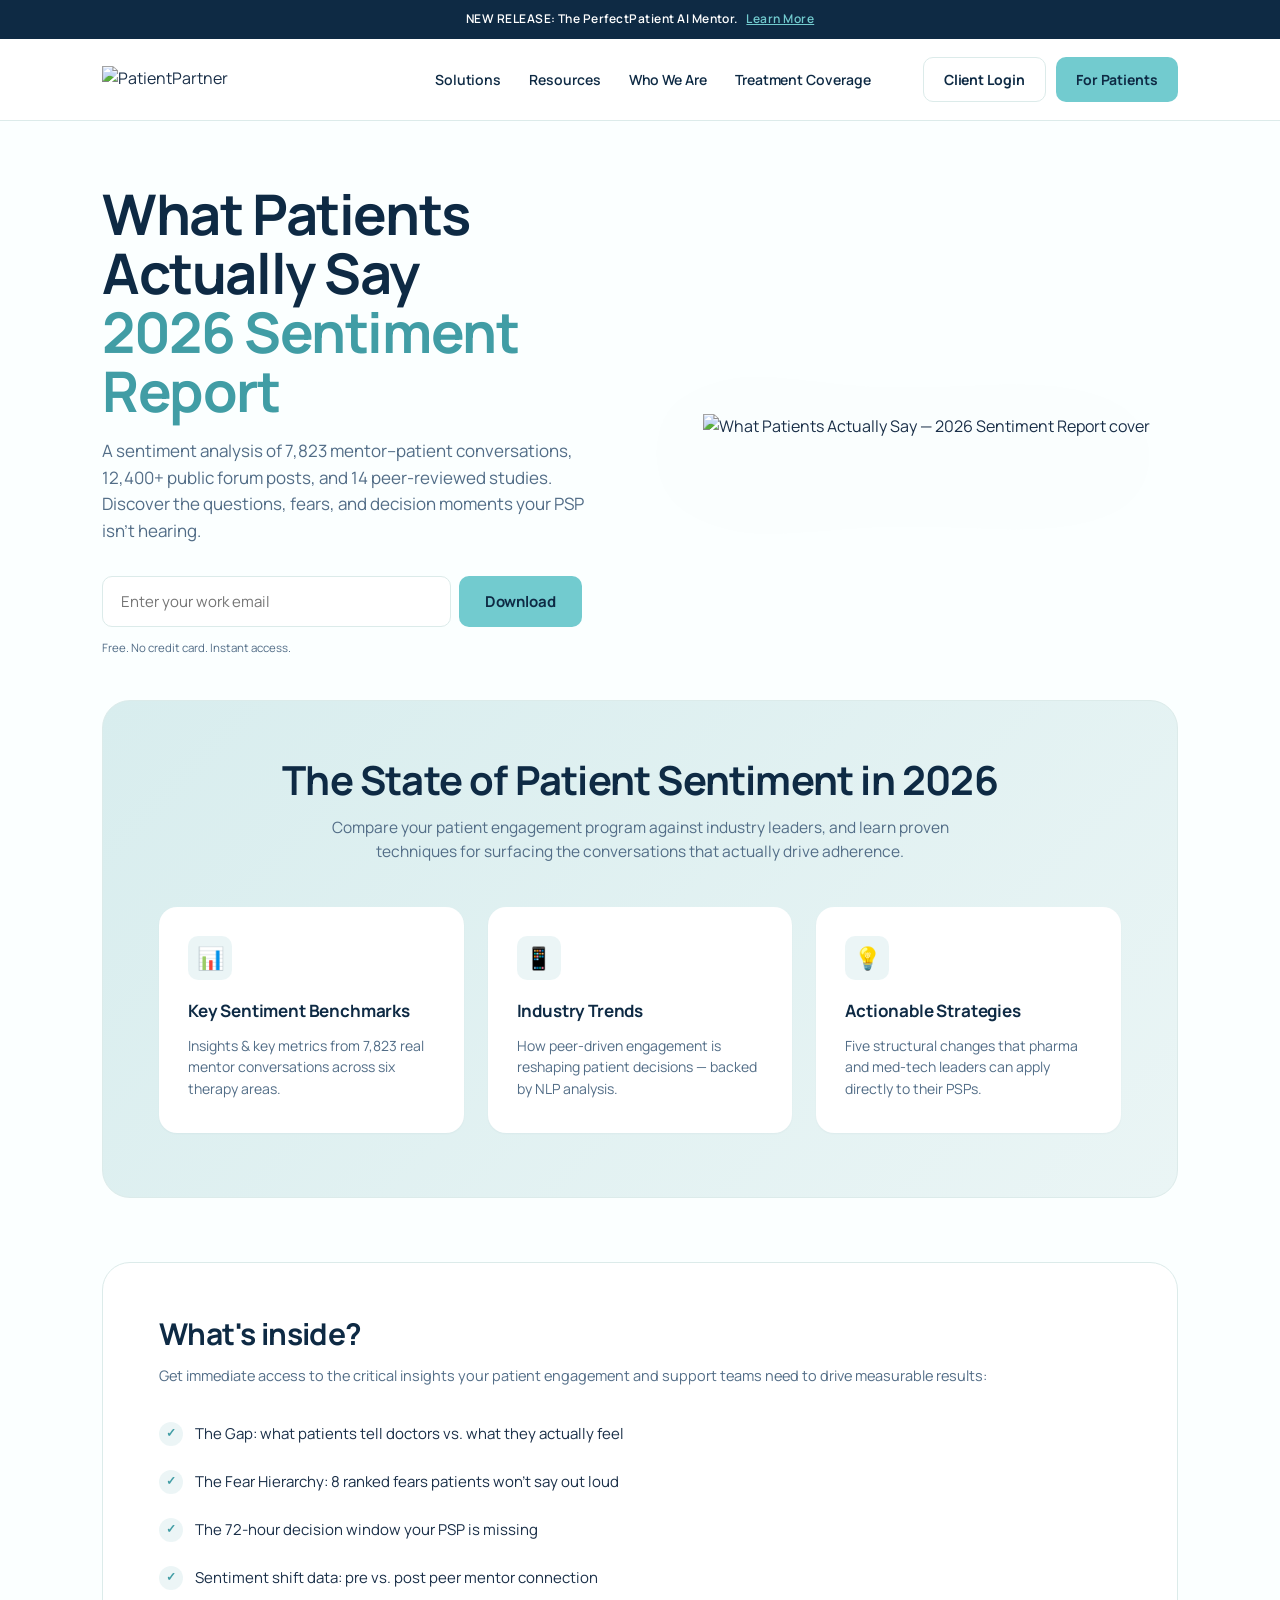
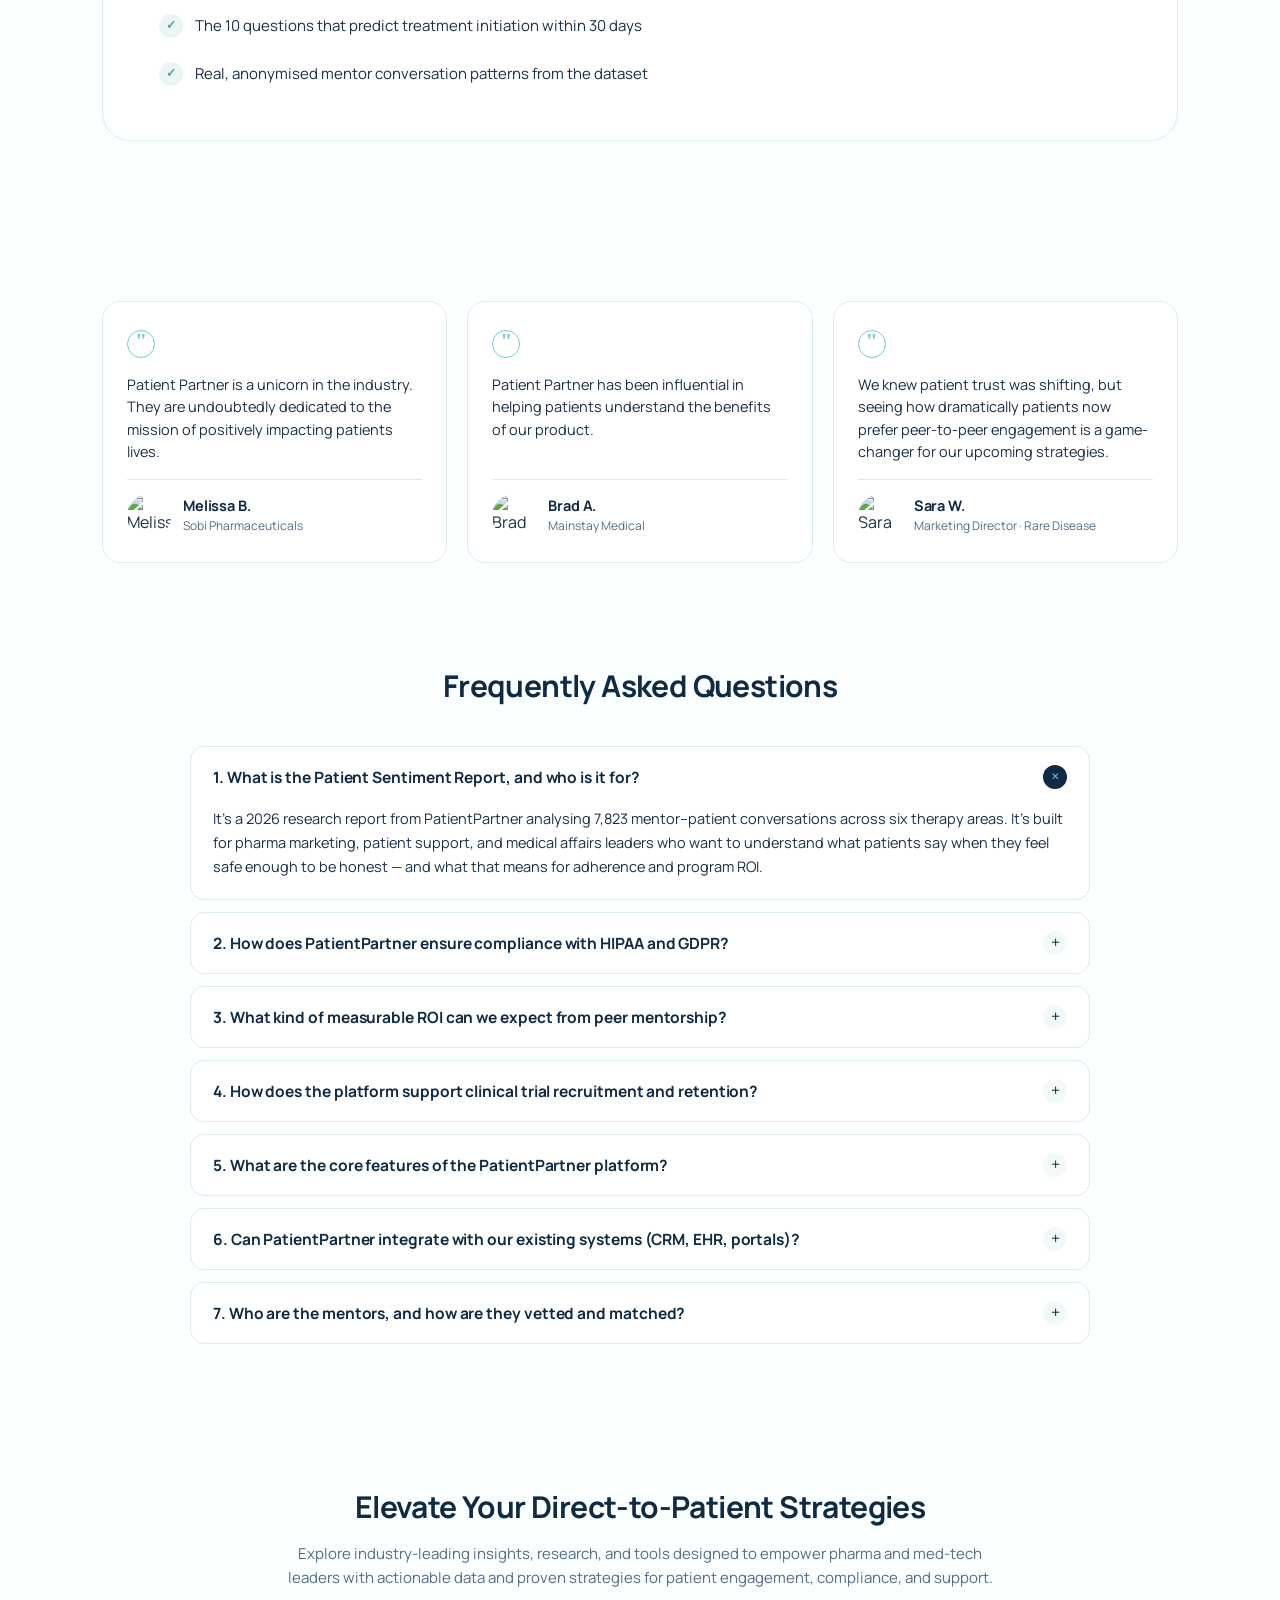
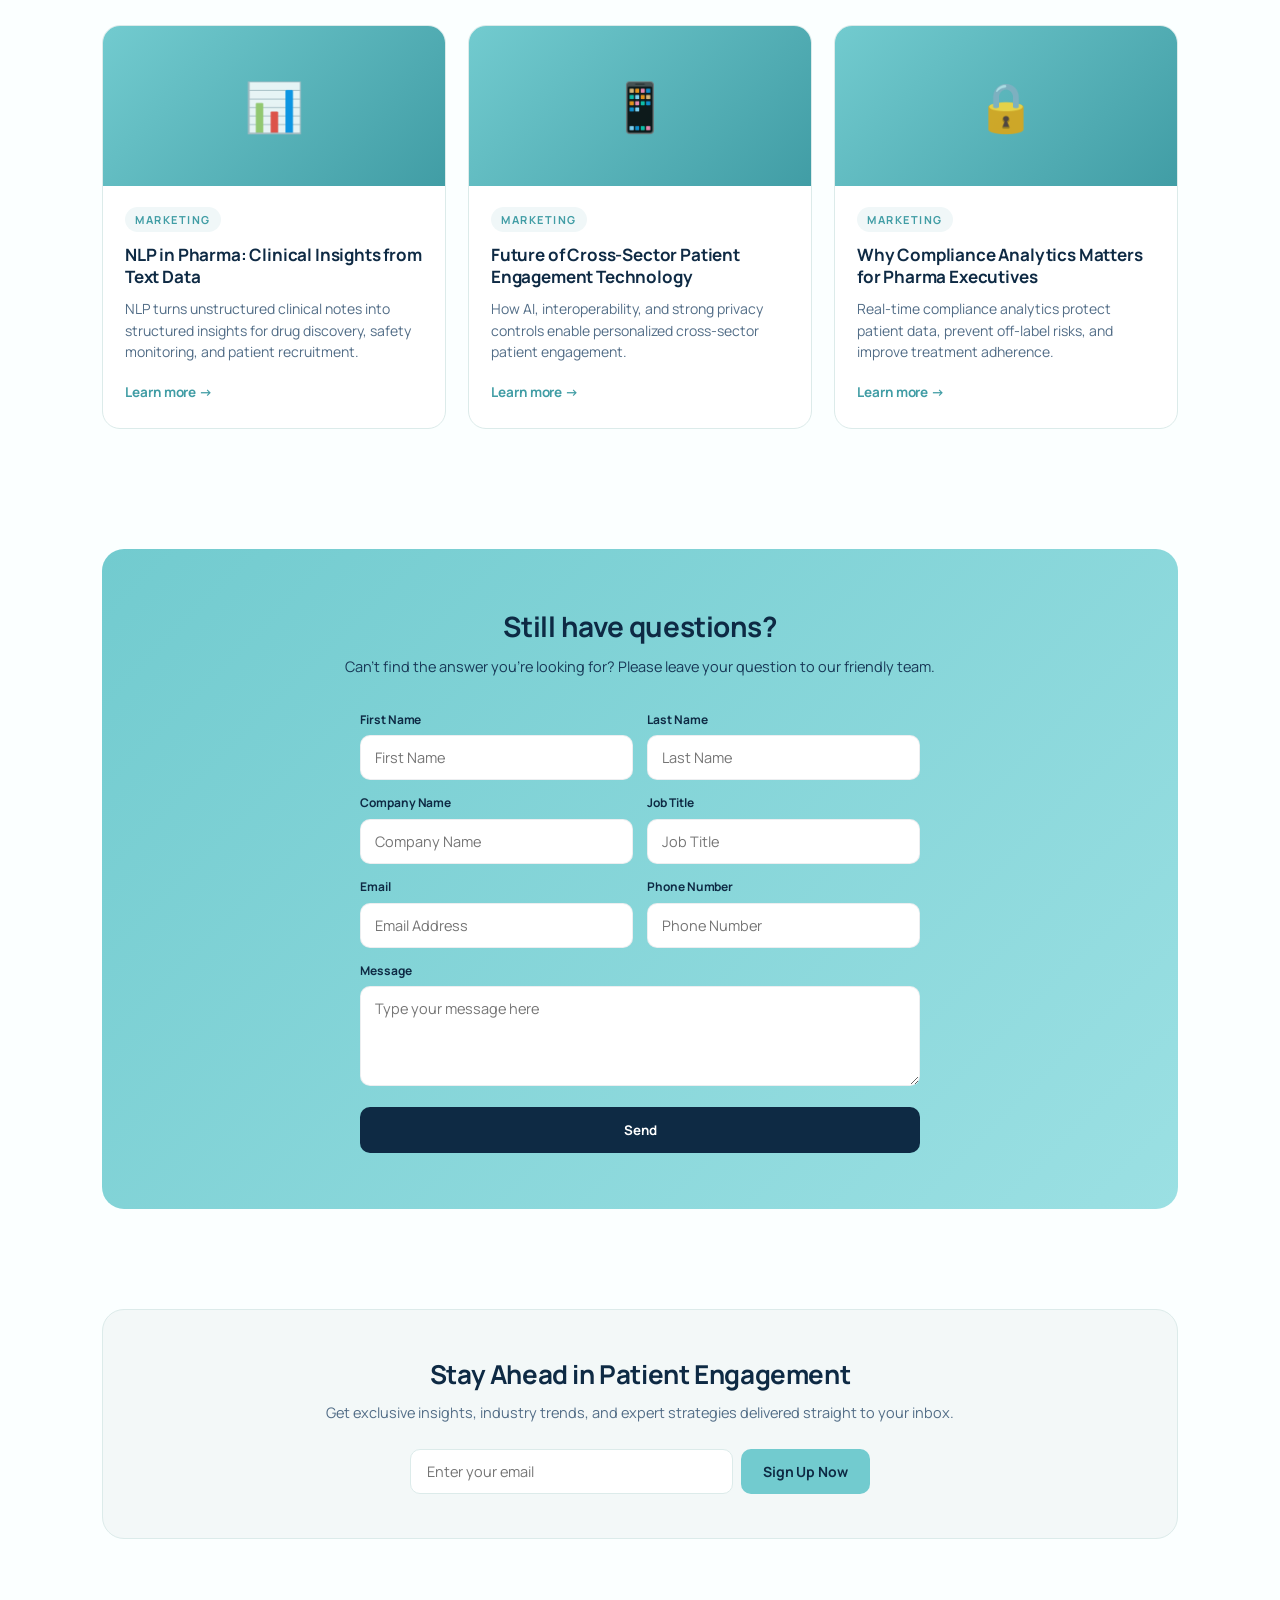
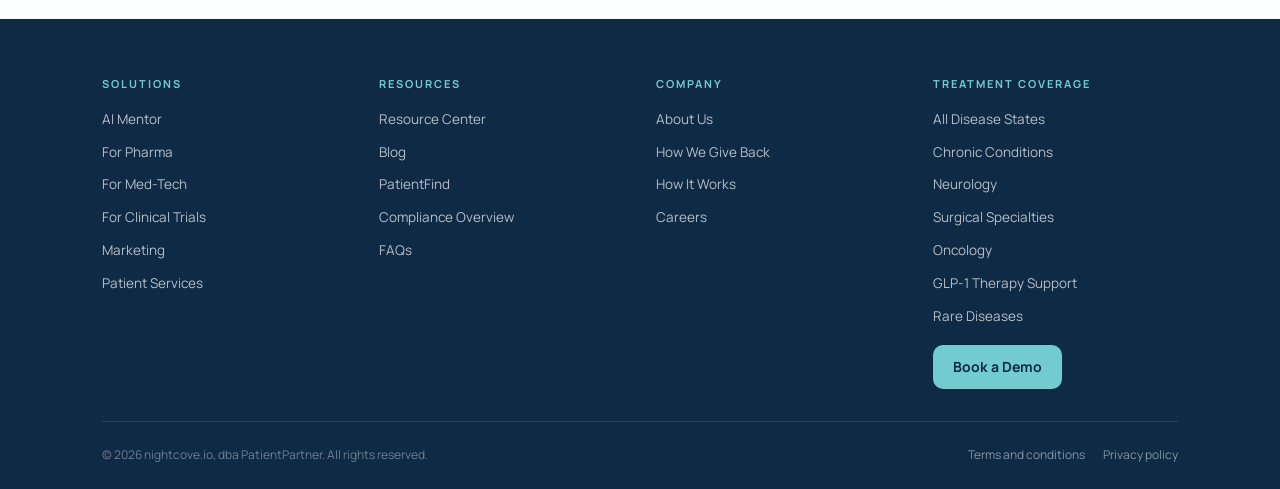
==== landing-A-rebuild.html @ 6ee3101b "Add two landing-page designs for Webflow import - landing-A-rebuild.html — mirrors the existing   /2" ====
<!DOCTYPE html>
<html lang="en">
<head>
<meta charset="UTF-8" />
<title>What Patients Actually Say — 2026 Sentiment Report · PatientPartner</title>
<meta name="viewport" content="width=device-width, initial-scale=1" />
<meta name="description" content="Discover what patients actually share when they feel safe enough to be honest. A sentiment analysis of 7,823 mentor conversations." />
<link rel="preconnect" href="https://fonts.googleapis.com">
<link rel="preconnect" href="https://fonts.gstatic.com" crossorigin>
<link rel="stylesheet" href="https://fonts.googleapis.com/css2?family=Manrope:wght@300;400;500;600;700;800&display=swap" />

<!-- ═══════════════════════════════════════════════════════════════
     LANDING — APPROACH A
     Rebuild that mirrors the existing Webflow benchmark report
     template, content-customised for the Sentiment Report.
     For: import to Webflow at patientpartner.com/2026-patient-support-benchmark-report
     ═══════════════════════════════════════════════════════════════ -->

<style>
:root {
  --navy:        #0E2A44;
  --navy-2:      #183857;
  --teal:        #419DA5;
  --teal-dark:   #2F7B84;
  --mint:        #72CBCF;
  --mint-light:  #9BE0E3;
  --pale-aqua:   #D8EDEE;
  --cream:       #F3F8F8;
  --paper:       #FBFFFF;
  --line:        #DCEBEA;
  --rule:        rgba(14,42,68,0.10);
  --body:        #1A2F48;
  --muted:       #526D87;
  --ease:        cubic-bezier(0.22, 1, 0.36, 1);
}

*, *::before, *::after { box-sizing: border-box; }
html { scroll-behavior: smooth; }
body {
  margin: 0;
  font-family: 'Manrope', 'Helvetica Neue', Arial, sans-serif;
  font-size: 16px;
  line-height: 1.55;
  color: var(--body);
  background: var(--paper);
  -webkit-font-smoothing: antialiased;
}
img { max-width: 100%; display: block; height: auto; }
button, input { font-family: inherit; }
a { color: inherit; text-decoration: none; }

.wrap { max-width: 1140px; margin: 0 auto; padding: 0 32px; }

/* ── Top announcement banner ── */
.banner {
  background: var(--navy);
  color: #fff;
  text-align: center;
  font-size: 12px;
  font-weight: 600;
  letter-spacing: 0.04em;
  padding: 10px 16px;
}
.banner a { color: var(--mint); text-decoration: underline; margin-left: 6px; }

/* ── Header / nav (Webflow-style) ── */
.header {
  border-bottom: 1px solid var(--line);
  background: #fff;
  padding: 18px 0;
}
.header__inner {
  display: flex;
  align-items: center;
  justify-content: space-between;
  gap: 32px;
}
.header__logo img { height: 26px; }
.header__nav {
  display: flex;
  gap: 28px;
  margin-left: auto;
  margin-right: 20px;
}
.header__nav a {
  font-size: 14px;
  font-weight: 600;
  color: var(--navy);
  letter-spacing: -0.005em;
}
.header__nav a:hover { color: var(--teal); }
.header__cta {
  display: flex;
  gap: 10px;
}
.btn {
  display: inline-flex;
  align-items: center;
  justify-content: center;
  gap: 8px;
  padding: 11px 20px;
  font-size: 14px;
  font-weight: 700;
  letter-spacing: -0.005em;
  border-radius: 10px;
  border: 0;
  cursor: pointer;
  transition: background 0.2s var(--ease), transform 0.2s var(--ease);
  white-space: nowrap;
}
.btn--ghost {
  background: transparent;
  color: var(--navy);
  border: 1.5px solid var(--line);
}
.btn--ghost:hover { border-color: var(--navy); }
.btn--mint {
  background: var(--mint);
  color: var(--navy);
}
.btn--mint:hover { background: var(--mint-light); transform: translateY(-1px); }
.btn--teal {
  background: var(--teal);
  color: #fff;
}
.btn--teal:hover { background: var(--teal-dark); transform: translateY(-1px); }
.btn--lg { padding: 14px 28px; font-size: 15px; }

/* ── Hero ── */
.hero {
  padding: 64px 0 80px;
}
.hero__grid {
  display: grid;
  grid-template-columns: minmax(0, 1.1fr) minmax(0, 1fr);
  gap: 48px;
  align-items: center;
}
.hero h1 {
  font-size: clamp(36px, 4.4vw, 56px);
  line-height: 1.05;
  letter-spacing: -0.025em;
  font-weight: 700;
  color: var(--navy);
  margin: 0 0 18px;
}
.hero h1 em {
  font-style: normal;
  color: var(--teal);
}
.hero__sub {
  font-size: 17px;
  line-height: 1.55;
  color: var(--muted);
  margin: 0 0 32px;
  max-width: 520px;
}
.hero__form {
  display: flex;
  gap: 8px;
  max-width: 480px;
  flex-wrap: wrap;
}
.hero__form input[type="email"] {
  flex: 1;
  min-width: 200px;
  padding: 14px 18px;
  font-size: 15px;
  border: 1.5px solid var(--line);
  border-radius: 10px;
  background: #fff;
  color: var(--body);
  transition: border-color 0.2s var(--ease);
}
.hero__form input[type="email"]:focus {
  outline: none;
  border-color: var(--teal);
}
.hero__form button { padding: 14px 26px; font-size: 15px; }
.hero__legal {
  font-size: 11.5px;
  color: var(--muted);
  margin-top: 12px;
}

.hero__visual {
  position: relative;
  display: flex;
  justify-content: center;
  align-items: center;
}
.hero__visual img {
  max-width: 100%;
  width: 460px;
  filter: drop-shadow(0 30px 60px rgba(14,42,68,0.18));
}

/* ── State-of card ── */
.state-card {
  margin-top: 32px;
  padding: 56px 56px 64px;
  background: linear-gradient(135deg, var(--pale-aqua) 0%, #EAF5F5 100%);
  border-radius: 28px;
  border: 1px solid var(--line);
}
.state-card__title {
  font-size: clamp(28px, 3.4vw, 40px);
  font-weight: 700;
  color: var(--navy);
  text-align: center;
  letter-spacing: -0.02em;
  line-height: 1.15;
  margin: 0 0 12px;
}
.state-card__sub {
  text-align: center;
  font-size: 15.5px;
  color: var(--muted);
  max-width: 640px;
  margin: 0 auto 44px;
}
.state-card__grid {
  display: grid;
  grid-template-columns: repeat(3, 1fr);
  gap: 24px;
}
.feat {
  background: #fff;
  border-radius: 18px;
  padding: 28px 28px 32px;
  border: 1px solid rgba(255,255,255,0.6);
  box-shadow: 0 1px 2px rgba(14,42,68,0.04);
}
.feat__icon {
  width: 44px;
  height: 44px;
  border-radius: 10px;
  background: rgba(65,157,165,0.10);
  color: var(--teal);
  display: inline-flex;
  align-items: center;
  justify-content: center;
  font-size: 22px;
  margin-bottom: 18px;
}
.feat__title {
  font-size: 17px;
  font-weight: 700;
  color: var(--navy);
  letter-spacing: -0.01em;
  margin: 0 0 10px;
}
.feat__desc {
  font-size: 14px;
  line-height: 1.55;
  color: var(--muted);
  margin: 0;
}

/* ── "What's inside" ── */
.inside {
  margin-top: 64px;
  padding: 48px 56px;
  background: #fff;
  border: 1px solid var(--line);
  border-radius: 28px;
}
.inside__title {
  font-size: 30px;
  font-weight: 700;
  color: var(--navy);
  letter-spacing: -0.02em;
  margin: 0 0 8px;
}
.inside__sub {
  font-size: 14.5px;
  color: var(--muted);
  margin: 0 0 28px;
}
.inside__list {
  list-style: none;
  padding: 0;
  margin: 0;
  display: flex;
  flex-direction: column;
  gap: 12px;
}
.inside__list li {
  display: grid;
  grid-template-columns: 24px 1fr;
  gap: 12px;
  align-items: start;
  font-size: 15px;
  color: var(--body);
  padding: 6px 0;
}
.inside__list li::before {
  content: "✓";
  color: var(--teal);
  font-weight: 800;
  font-size: 16px;
  display: inline-flex;
  align-items: center;
  justify-content: center;
  width: 24px;
  height: 24px;
  background: rgba(65,157,165,0.10);
  border-radius: 50%;
  font-size: 12px;
}
@media (max-width: 900px) {
  .hero__grid { grid-template-columns: 1fr; gap: 36px; }
  .hero__visual img { width: 320px; }
  .state-card { padding: 36px 28px; }
  .state-card__grid { grid-template-columns: 1fr; }
  .inside { padding: 32px 28px; }
  .header__nav { display: none; }
}
</style>
</head>
<body>

<!-- ═══════════ Top announcement banner ═══════════ -->
<div class="banner">
  NEW RELEASE: The PerfectPatient AI Mentor. <a href="#">Learn More</a>
</div>

<!-- ═══════════ Header ═══════════ -->
<header class="header">
  <div class="wrap header__inner">
    <a href="https://patientpartner.com" class="header__logo">
      <img src="https://raw.githubusercontent.com/PattyFrank/Patients-actually-say/main/assets/logo-horizontal-navy.png" alt="PatientPartner" />
    </a>
    <nav class="header__nav">
      <a href="#">Solutions</a>
      <a href="#">Resources</a>
      <a href="#">Who We Are</a>
      <a href="#">Treatment Coverage</a>
    </nav>
    <div class="header__cta">
      <a class="btn btn--ghost" href="#">Client Login</a>
      <a class="btn btn--mint" href="#">For Patients</a>
    </div>
  </div>
</header>

<!-- ═══════════ Hero ═══════════ -->
<section class="hero">
  <div class="wrap hero__grid">
    <div class="hero__copy">
      <h1>What Patients Actually Say<br/><em>2026 Sentiment Report</em></h1>
      <p class="hero__sub">
        A sentiment analysis of 7,823 mentor–patient conversations, 12,400+ public forum posts, and 14 peer-reviewed studies. Discover the questions, fears, and decision moments your PSP isn't&nbsp;hearing.
      </p>
      <form class="hero__form" data-form="hubspot-placeholder">
        <input type="email" placeholder="Enter your work email" required />
        <button class="btn btn--mint" type="submit">Download</button>
      </form>
      <p class="hero__legal">Free. No credit card. Instant access.</p>
    </div>
    <div class="hero__visual">
      <img src="https://raw.githubusercontent.com/PattyFrank/Patients-actually-say/main/assets/report-mockup.png" alt="What Patients Actually Say — 2026 Sentiment Report cover" />
    </div>
  </div>

  <!-- State-of card -->
  <div class="wrap">
    <div class="state-card">
      <h2 class="state-card__title">The State of Patient Sentiment in 2026</h2>
      <p class="state-card__sub">
        Compare your patient engagement program against industry leaders, and learn proven techniques for surfacing the conversations that actually drive adherence.
      </p>
      <div class="state-card__grid">
        <div class="feat">
          <div class="feat__icon">📊</div>
          <h3 class="feat__title">Key Sentiment Benchmarks</h3>
          <p class="feat__desc">Insights &amp; key metrics from 7,823 real mentor conversations across six therapy areas.</p>
        </div>
        <div class="feat">
          <div class="feat__icon">📱</div>
          <h3 class="feat__title">Industry Trends</h3>
          <p class="feat__desc">How peer-driven engagement is reshaping patient decisions — backed by NLP analysis.</p>
        </div>
        <div class="feat">
          <div class="feat__icon">💡</div>
          <h3 class="feat__title">Actionable Strategies</h3>
          <p class="feat__desc">Five structural changes that pharma and med-tech leaders can apply directly to their PSPs.</p>
        </div>
      </div>
    </div>

    <!-- What's inside -->
    <div class="inside">
      <h2 class="inside__title">What's inside?</h2>
      <p class="inside__sub">Get immediate access to the critical insights your patient engagement and support teams need to drive measurable&nbsp;results:</p>
      <ul class="inside__list">
        <li>The Gap: what patients tell doctors vs. what they actually feel</li>
        <li>The Fear Hierarchy: 8 ranked fears patients won't say out loud</li>
        <li>The 72-hour decision window your PSP is missing</li>
        <li>Sentiment shift data: pre vs. post peer mentor connection</li>
        <li>The 10 questions that predict treatment initiation within 30 days</li>
        <li>Real, anonymised mentor conversation patterns from the dataset</li>
      </ul>
    </div>
  </div>
</section>

<!-- ═══════════ Testimonials ═══════════ -->
<style>
.tx-section { padding: 80px 0 40px; }
.tx-grid {
  display: grid;
  grid-template-columns: repeat(3, 1fr);
  gap: 20px;
}
.tx {
  background: #fff;
  border: 1px solid var(--line);
  border-radius: 18px;
  padding: 28px 24px 24px;
  display: flex;
  flex-direction: column;
  gap: 16px;
  margin: 0;
}
.tx__mark {
  width: 28px;
  height: 28px;
  border-radius: 50%;
  border: 1.5px solid var(--mint);
  color: var(--mint);
  display: inline-flex;
  align-items: center;
  justify-content: center;
  font-family: Georgia, serif;
  font-size: 22px;
  font-weight: 700;
  line-height: 1;
  padding-bottom: 6px;
}
.tx__quote {
  font-size: 14.5px;
  line-height: 1.55;
  color: var(--body);
  margin: 0;
  font-style: normal;
  flex: 1;
}
.tx__attrib {
  display: flex;
  align-items: center;
  gap: 12px;
  padding-top: 14px;
  border-top: 1px solid var(--line);
  font-style: normal;
}
.tx__photo {
  width: 44px;
  height: 44px;
  border-radius: 50%;
  object-fit: cover;
}
.tx__name {
  font-size: 14.5px;
  font-weight: 700;
  color: var(--navy);
  letter-spacing: -0.01em;
  line-height: 1.2;
}
.tx__title {
  font-size: 12px;
  color: var(--muted);
  margin-top: 2px;
}
@media (max-width: 900px) {
  .tx-grid { grid-template-columns: 1fr; }
}
</style>

<section class="tx-section">
  <div class="wrap">
    <div class="tx-grid">
      <figure class="tx">
        <div class="tx__mark">"</div>
        <blockquote class="tx__quote">Patient Partner is a unicorn in the industry. They are undoubtedly dedicated to the mission of positively impacting patients lives.</blockquote>
        <figcaption class="tx__attrib">
          <img class="tx__photo" src="https://raw.githubusercontent.com/PattyFrank/Patients-actually-say/main/assets/testimonial-melissa.png" alt="Melissa B." />
          <div>
            <div class="tx__name">Melissa B.</div>
            <div class="tx__title">Sobi Pharmaceuticals</div>
          </div>
        </figcaption>
      </figure>
      <figure class="tx">
        <div class="tx__mark">"</div>
        <blockquote class="tx__quote">Patient Partner has been influential in helping patients understand the benefits of our product.</blockquote>
        <figcaption class="tx__attrib">
          <img class="tx__photo" src="https://raw.githubusercontent.com/PattyFrank/Patients-actually-say/main/assets/testimonial-brad.png" alt="Brad A." />
          <div>
            <div class="tx__name">Brad A.</div>
            <div class="tx__title">Mainstay Medical</div>
          </div>
        </figcaption>
      </figure>
      <figure class="tx">
        <div class="tx__mark">"</div>
        <blockquote class="tx__quote">We knew patient trust was shifting, but seeing how dramatically patients now prefer peer-to-peer engagement is a game-changer for our upcoming strategies.</blockquote>
        <figcaption class="tx__attrib">
          <img class="tx__photo" src="https://raw.githubusercontent.com/PattyFrank/Patients-actually-say/main/assets/testimonial-sara.png" alt="Sara W." />
          <div>
            <div class="tx__name">Sara W.</div>
            <div class="tx__title">Marketing Director · Rare Disease</div>
          </div>
        </figcaption>
      </figure>
    </div>
  </div>
</section>

<!-- ═══════════ FAQ ═══════════ -->
<style>
.faq-section { padding: 60px 0 80px; }
.faq-section h2 {
  text-align: center;
  font-size: 30px;
  font-weight: 700;
  color: var(--navy);
  letter-spacing: -0.02em;
  margin: 0 0 36px;
}
.faq-list {
  max-width: 900px;
  margin: 0 auto;
  display: flex;
  flex-direction: column;
  gap: 12px;
}
.faq-item {
  background: #fff;
  border: 1px solid var(--line);
  border-radius: 14px;
  overflow: hidden;
  transition: box-shadow 0.2s var(--ease);
}
.faq-item:hover { box-shadow: 0 4px 14px rgba(14,42,68,0.06); }
.faq-item summary {
  padding: 18px 22px;
  display: flex;
  justify-content: space-between;
  align-items: center;
  gap: 16px;
  cursor: pointer;
  list-style: none;
  font-size: 15.5px;
  font-weight: 700;
  color: var(--navy);
  letter-spacing: -0.005em;
}
.faq-item summary::-webkit-details-marker { display: none; }
.faq-item summary::after {
  content: "+";
  width: 24px;
  height: 24px;
  border-radius: 50%;
  background: var(--cream);
  color: var(--navy);
  display: inline-flex;
  align-items: center;
  justify-content: center;
  font-weight: 400;
  font-size: 16px;
  transition: transform 0.25s var(--ease), background 0.25s var(--ease);
  flex-shrink: 0;
  line-height: 1;
  padding-bottom: 2px;
}
.faq-item[open] summary::after {
  transform: rotate(45deg);
  background: var(--navy);
  color: var(--mint);
}
.faq-item__body {
  padding: 0 22px 20px 22px;
  font-size: 14.5px;
  line-height: 1.65;
  color: var(--body);
}
</style>

<section class="faq-section">
  <div class="wrap">
    <h2>Frequently Asked Questions</h2>
    <div class="faq-list">
      <details class="faq-item" open>
        <summary>1. What is the Patient Sentiment Report, and who is it for?</summary>
        <div class="faq-item__body">It's a 2026 research report from PatientPartner analysing 7,823 mentor–patient conversations across six therapy areas. It's built for pharma marketing, patient support, and medical affairs leaders who want to understand what patients say when they feel safe enough to be honest — and what that means for adherence and program ROI.</div>
      </details>
      <details class="faq-item">
        <summary>2. How does PatientPartner ensure compliance with HIPAA and GDPR?</summary>
        <div class="faq-item__body">All conversation data in this report is de-identified per HIPAA Safe Harbor with IRB exemption on file. PatientPartner is HIPAA-compliant, SOC 2 certified, and built for regulated pharma and med-device environments.</div>
      </details>
      <details class="faq-item">
        <summary>3. What kind of measurable ROI can we expect from peer mentorship?</summary>
        <div class="faq-item__body">Patients connected with a mentor begin treatment 69 days sooner on average (28 days vs. 97 days unconnected) and are 68% more likely to initiate. Most of our clients see payback inside the first 6 months from accelerated initiation alone — before counting downstream adherence gains.</div>
      </details>
      <details class="faq-item">
        <summary>4. How does the platform support clinical trial recruitment and retention?</summary>
        <div class="faq-item__body">The same mentor-matching infrastructure that supports commercial PSPs is used for trial recruitment and onboarding. Mentors who've completed similar treatments help reduce screen-fail rates and improve retention across enrollment windows.</div>
      </details>
      <details class="faq-item">
        <summary>5. What are the core features of the PatientPartner platform?</summary>
        <div class="faq-item__body">Mentor-matching engine, conversation infrastructure, sentiment analytics dashboard, HIPAA-compliant intake flow, and outcomes reporting — all integrated with your existing PSP and CRM.</div>
      </details>
      <details class="faq-item">
        <summary>6. Can PatientPartner integrate with our existing systems (CRM, EHR, portals)?</summary>
        <div class="faq-item__body">Yes. We integrate with HubSpot, Salesforce, Veeva, and most major PSP platforms via API or secure SFTP. Implementation typically takes 4–6 weeks end-to-end.</div>
      </details>
      <details class="faq-item">
        <summary>7. Who are the mentors, and how are they vetted and matched?</summary>
        <div class="faq-item__body">Mentors are real patients who've been through similar treatment journeys. Each is recruited, trained on regulatory guardrails, and matched to patients based on therapy area, demographics, and the specific fears or questions surfaced in intake.</div>
      </details>
    </div>
  </div>
</section>

<!-- ═══════════ Resource cards ═══════════ -->
<style>
.res-section {
  padding: 60px 0 60px;
}
.res-section h2 {
  text-align: center;
  font-size: 30px;
  font-weight: 700;
  color: var(--navy);
  letter-spacing: -0.02em;
  margin: 0 0 12px;
}
.res-section__sub {
  text-align: center;
  font-size: 15px;
  color: var(--muted);
  max-width: 720px;
  margin: 0 auto 36px;
}
.res-grid {
  display: grid;
  grid-template-columns: repeat(3, 1fr);
  gap: 22px;
}
.res-card {
  background: #fff;
  border: 1px solid var(--line);
  border-radius: 18px;
  overflow: hidden;
  display: flex;
  flex-direction: column;
  transition: transform 0.25s var(--ease), box-shadow 0.25s var(--ease);
}
.res-card:hover { transform: translateY(-4px); box-shadow: 0 14px 30px rgba(14,42,68,0.10); }
.res-card__image {
  height: 160px;
  background: linear-gradient(135deg, var(--mint) 0%, var(--teal) 100%);
  display: flex;
  align-items: center;
  justify-content: center;
  color: rgba(255,255,255,0.85);
  font-size: 48px;
}
.res-card__body { padding: 20px 22px 24px; }
.res-card__tag {
  display: inline-block;
  font-size: 11px;
  font-weight: 700;
  letter-spacing: 0.14em;
  text-transform: uppercase;
  color: var(--teal);
  background: rgba(65,157,165,0.08);
  padding: 4px 10px;
  border-radius: 999px;
  margin-bottom: 12px;
}
.res-card__title {
  font-size: 17px;
  font-weight: 700;
  color: var(--navy);
  letter-spacing: -0.01em;
  line-height: 1.3;
  margin: 0 0 10px;
}
.res-card__desc {
  font-size: 14px;
  line-height: 1.55;
  color: var(--muted);
  margin: 0 0 16px;
}
.res-card__link {
  font-size: 13.5px;
  font-weight: 700;
  color: var(--teal);
  letter-spacing: -0.005em;
}
.res-card__link::after { content: " →"; }
@media (max-width: 900px) {
  .res-grid { grid-template-columns: 1fr; }
}

/* ── Contact form ── */
.contact-section {
  padding: 60px 0;
}
.contact-card {
  background: linear-gradient(135deg, var(--mint) 0%, var(--mint-light) 100%);
  border-radius: 22px;
  padding: 56px 56px;
  text-align: center;
}
.contact-card h2 {
  font-size: 28px;
  font-weight: 700;
  color: var(--navy);
  margin: 0 0 8px;
  letter-spacing: -0.015em;
}
.contact-card__sub {
  font-size: 14.5px;
  color: var(--navy-2);
  margin: 0 0 32px;
  max-width: 600px;
  margin-left: auto;
  margin-right: auto;
}
.contact-form {
  display: grid;
  grid-template-columns: 1fr 1fr;
  gap: 14px;
  max-width: 560px;
  margin: 0 auto;
  text-align: left;
}
.contact-form label {
  display: block;
  font-size: 12px;
  font-weight: 700;
  color: var(--navy);
  margin-bottom: 6px;
  letter-spacing: -0.005em;
}
.contact-form input,
.contact-form textarea {
  width: 100%;
  padding: 12px 14px;
  border-radius: 10px;
  border: 1.5px solid rgba(14,42,68,0.08);
  background: #fff;
  font-size: 14.5px;
  color: var(--body);
  font-family: inherit;
}
.contact-form input:focus,
.contact-form textarea:focus { outline: none; border-color: var(--teal); }
.contact-form .full { grid-column: 1 / -1; }
.contact-form textarea { resize: vertical; min-height: 100px; }
.contact-form button {
  grid-column: 1 / -1;
  padding: 14px 26px;
  background: var(--navy);
  color: #fff;
  border: 0;
  border-radius: 10px;
  font-weight: 700;
  cursor: pointer;
  transition: background 0.2s var(--ease);
}
.contact-form button:hover { background: var(--teal-dark); }
@media (max-width: 700px) {
  .contact-card { padding: 36px 28px; }
  .contact-form { grid-template-columns: 1fr; }
}

/* ── Newsletter ── */
.news-section { padding: 40px 0 80px; }
.news-card {
  background: var(--cream);
  border: 1px solid var(--line);
  border-radius: 22px;
  padding: 44px 56px;
  text-align: center;
}
.news-card h2 {
  font-size: 26px;
  font-weight: 700;
  color: var(--navy);
  letter-spacing: -0.015em;
  margin: 0 0 8px;
}
.news-card p {
  font-size: 14.5px;
  color: var(--muted);
  margin: 0 0 24px;
}
.news-form {
  display: flex;
  gap: 8px;
  max-width: 460px;
  margin: 0 auto;
  flex-wrap: wrap;
}
.news-form input {
  flex: 1;
  min-width: 200px;
  padding: 12px 16px;
  border: 1.5px solid var(--line);
  border-radius: 10px;
  background: #fff;
  font-size: 14.5px;
}
.news-form button { padding: 12px 22px; }
@media (max-width: 700px) {
  .news-card { padding: 32px 24px; }
}

/* ── Footer ── */
.footer {
  background: var(--navy);
  color: rgba(255,255,255,0.7);
  padding: 56px 0 24px;
}
.footer__grid {
  display: grid;
  grid-template-columns: repeat(4, 1fr);
  gap: 32px;
  padding-bottom: 32px;
  border-bottom: 1px solid rgba(255,255,255,0.10);
}
.footer h4 {
  font-size: 11px;
  font-weight: 700;
  letter-spacing: 0.18em;
  text-transform: uppercase;
  color: var(--mint);
  margin: 0 0 14px;
}
.footer ul { list-style: none; padding: 0; margin: 0; display: flex; flex-direction: column; gap: 8px; }
.footer ul a {
  font-size: 13.5px;
  color: rgba(255,255,255,0.7);
  transition: color 0.2s var(--ease);
}
.footer ul a:hover { color: #fff; }
.footer__legal {
  font-size: 12px;
  color: rgba(255,255,255,0.4);
  padding-top: 24px;
  display: flex;
  justify-content: space-between;
  align-items: center;
  flex-wrap: wrap;
  gap: 16px;
}
.footer__cta {
  background: var(--mint);
  color: var(--navy);
  padding: 11px 20px;
  border-radius: 10px;
  font-weight: 700;
  font-size: 14px;
  display: inline-block;
}
@media (max-width: 700px) {
  .footer__grid { grid-template-columns: repeat(2, 1fr); }
}
</style>

<section class="res-section">
  <div class="wrap">
    <h2>Elevate Your Direct-to-Patient Strategies</h2>
    <p class="res-section__sub">Explore industry-leading insights, research, and tools designed to empower pharma and med-tech leaders with actionable data and proven strategies for patient engagement, compliance, and support.</p>
    <div class="res-grid">
      <article class="res-card">
        <div class="res-card__image">📊</div>
        <div class="res-card__body">
          <span class="res-card__tag">Marketing</span>
          <h3 class="res-card__title">NLP in Pharma: Clinical Insights from Text Data</h3>
          <p class="res-card__desc">NLP turns unstructured clinical notes into structured insights for drug discovery, safety monitoring, and patient recruitment.</p>
          <a class="res-card__link" href="#">Learn more</a>
        </div>
      </article>
      <article class="res-card">
        <div class="res-card__image">📱</div>
        <div class="res-card__body">
          <span class="res-card__tag">Marketing</span>
          <h3 class="res-card__title">Future of Cross-Sector Patient Engagement Technology</h3>
          <p class="res-card__desc">How AI, interoperability, and strong privacy controls enable personalized cross-sector patient engagement.</p>
          <a class="res-card__link" href="#">Learn more</a>
        </div>
      </article>
      <article class="res-card">
        <div class="res-card__image">🔒</div>
        <div class="res-card__body">
          <span class="res-card__tag">Marketing</span>
          <h3 class="res-card__title">Why Compliance Analytics Matters for Pharma Executives</h3>
          <p class="res-card__desc">Real-time compliance analytics protect patient data, prevent off-label risks, and improve treatment adherence.</p>
          <a class="res-card__link" href="#">Learn more</a>
        </div>
      </article>
    </div>
  </div>
</section>

<section class="contact-section">
  <div class="wrap">
    <div class="contact-card">
      <h2>Still have questions?</h2>
      <p class="contact-card__sub">Can't find the answer you're looking for? Please leave your question to our friendly team.</p>
      <form class="contact-form" data-form="hubspot-placeholder">
        <div>
          <label>First Name</label>
          <input type="text" placeholder="First Name" required />
        </div>
        <div>
          <label>Last Name</label>
          <input type="text" placeholder="Last Name" required />
        </div>
        <div>
          <label>Company Name</label>
          <input type="text" placeholder="Company Name" required />
        </div>
        <div>
          <label>Job Title</label>
          <input type="text" placeholder="Job Title" required />
        </div>
        <div>
          <label>Email</label>
          <input type="email" placeholder="Email Address" required />
        </div>
        <div>
          <label>Phone Number</label>
          <input type="tel" placeholder="Phone Number" />
        </div>
        <div class="full">
          <label>Message</label>
          <textarea placeholder="Type your message here"></textarea>
        </div>
        <button type="submit">Send</button>
      </form>
    </div>
  </div>
</section>

<section class="news-section">
  <div class="wrap">
    <div class="news-card">
      <h2>Stay Ahead in Patient Engagement</h2>
      <p>Get exclusive insights, industry trends, and expert strategies delivered straight to your inbox.</p>
      <form class="news-form" data-form="hubspot-placeholder">
        <input type="email" placeholder="Enter your email" required />
        <button class="btn btn--mint" type="submit">Sign Up Now</button>
      </form>
    </div>
  </div>
</section>

<footer class="footer">
  <div class="wrap">
    <div class="footer__grid">
      <div>
        <h4>Solutions</h4>
        <ul>
          <li><a href="#">AI Mentor</a></li>
          <li><a href="#">For Pharma</a></li>
          <li><a href="#">For Med-Tech</a></li>
          <li><a href="#">For Clinical Trials</a></li>
          <li><a href="#">Marketing</a></li>
          <li><a href="#">Patient Services</a></li>
        </ul>
      </div>
      <div>
        <h4>Resources</h4>
        <ul>
          <li><a href="#">Resource Center</a></li>
          <li><a href="#">Blog</a></li>
          <li><a href="#">PatientFind</a></li>
          <li><a href="#">Compliance Overview</a></li>
          <li><a href="#">FAQs</a></li>
        </ul>
      </div>
      <div>
        <h4>Company</h4>
        <ul>
          <li><a href="#">About Us</a></li>
          <li><a href="#">How We Give Back</a></li>
          <li><a href="#">How It Works</a></li>
          <li><a href="#">Careers</a></li>
        </ul>
      </div>
      <div>
        <h4>Treatment Coverage</h4>
        <ul>
          <li><a href="#">All Disease States</a></li>
          <li><a href="#">Chronic Conditions</a></li>
          <li><a href="#">Neurology</a></li>
          <li><a href="#">Surgical Specialties</a></li>
          <li><a href="#">Oncology</a></li>
          <li><a href="#">GLP-1 Therapy Support</a></li>
          <li><a href="#">Rare Diseases</a></li>
        </ul>
        <a class="footer__cta" href="https://patientpartner.schedulehero.io/campaign/george-kramb" target="_blank" rel="noopener" style="margin-top: 18px;">Book a Demo</a>
      </div>
    </div>
    <div class="footer__legal">
      <span>© 2026 nightcove.io, dba PatientPartner. All rights reserved.</span>
      <span><a href="#" style="color: rgba(255,255,255,0.5); margin-right: 18px;">Terms and conditions</a><a href="#" style="color: rgba(255,255,255,0.5);">Privacy policy</a></span>
    </div>
  </div>
</footer>

</body>
</html>
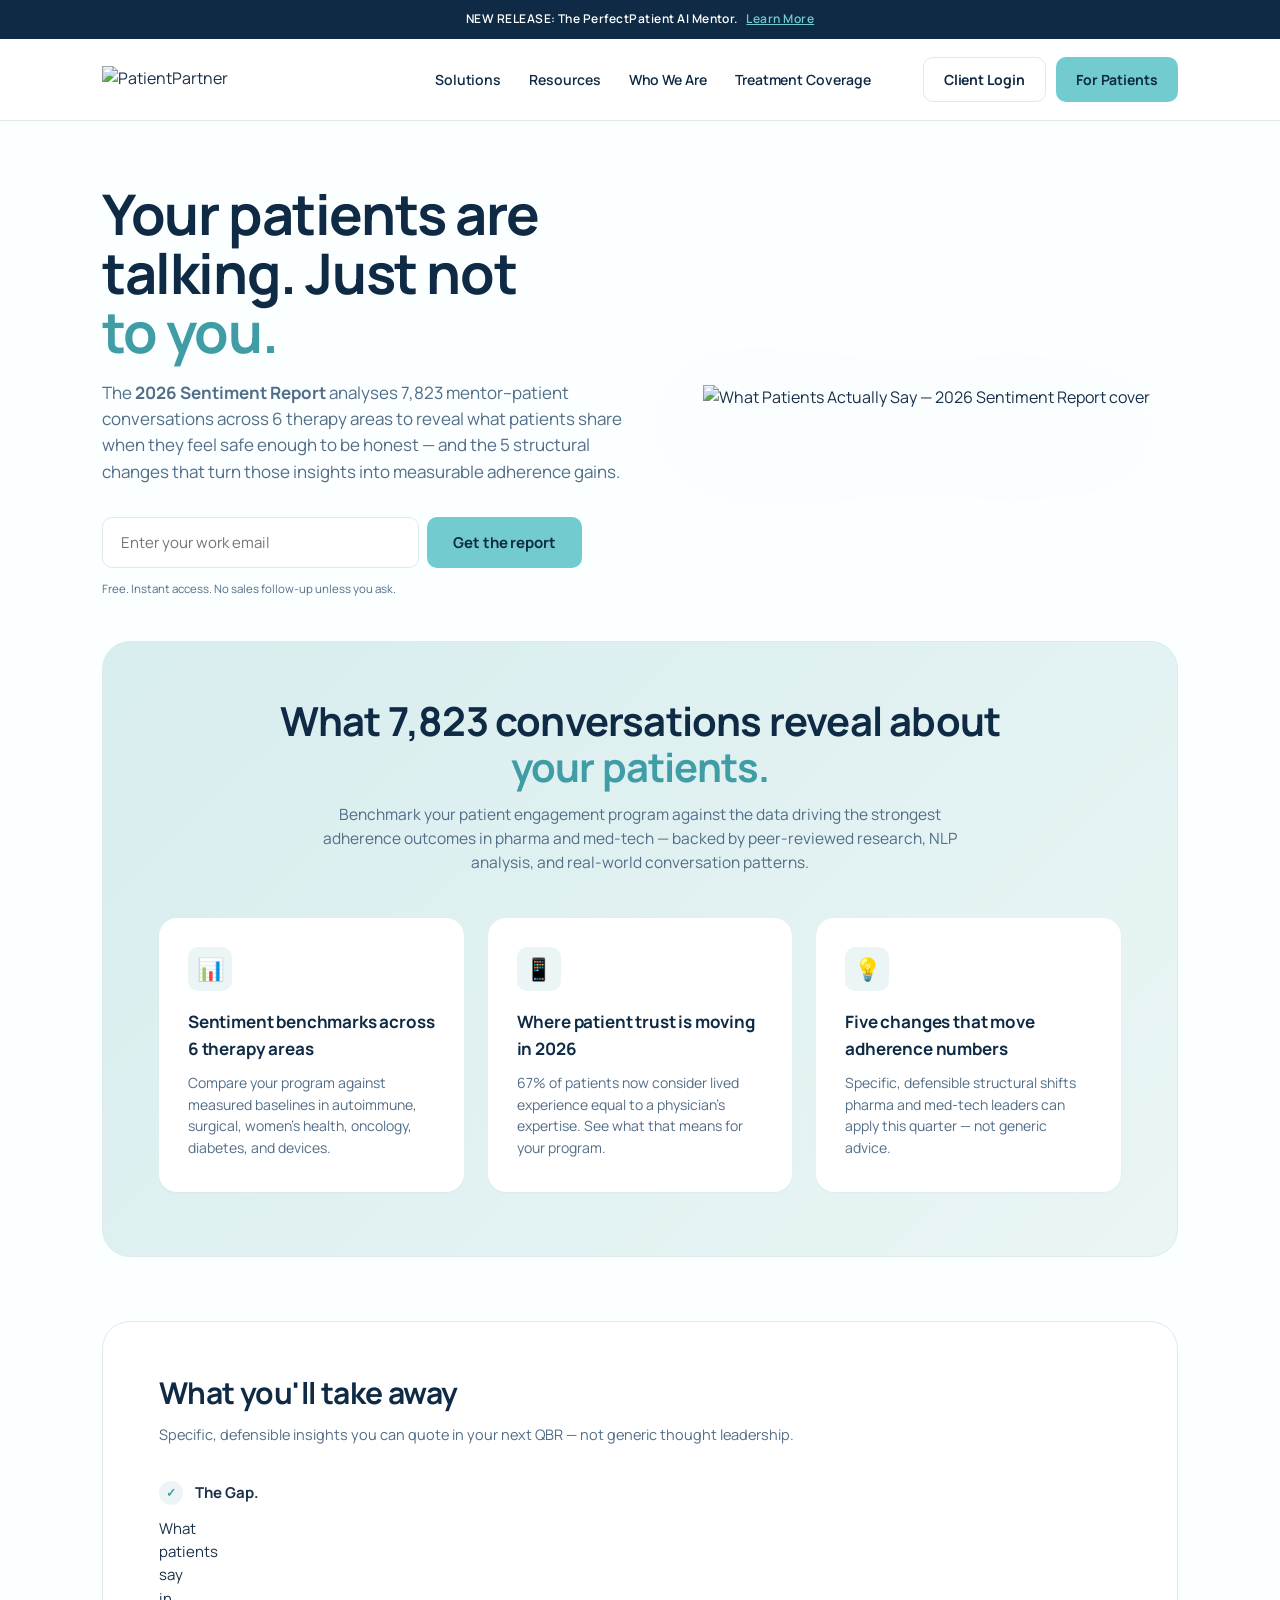
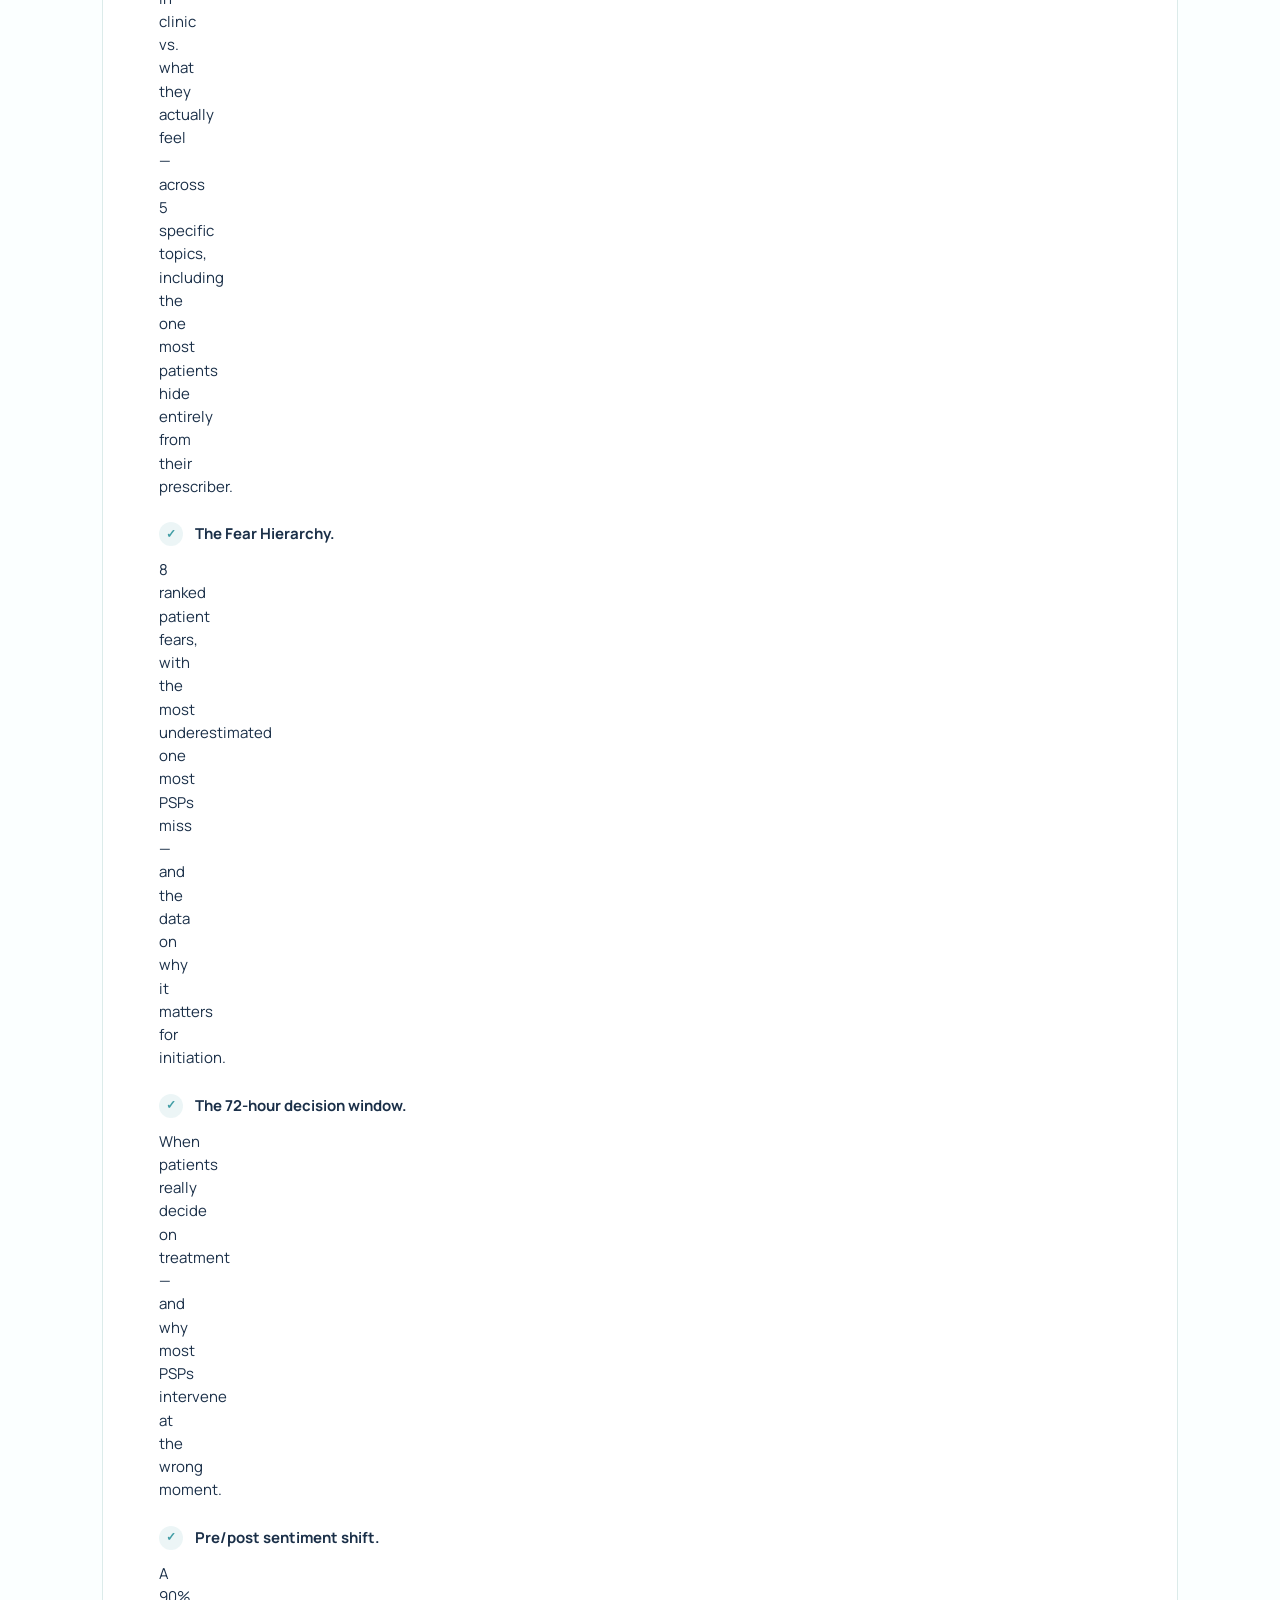
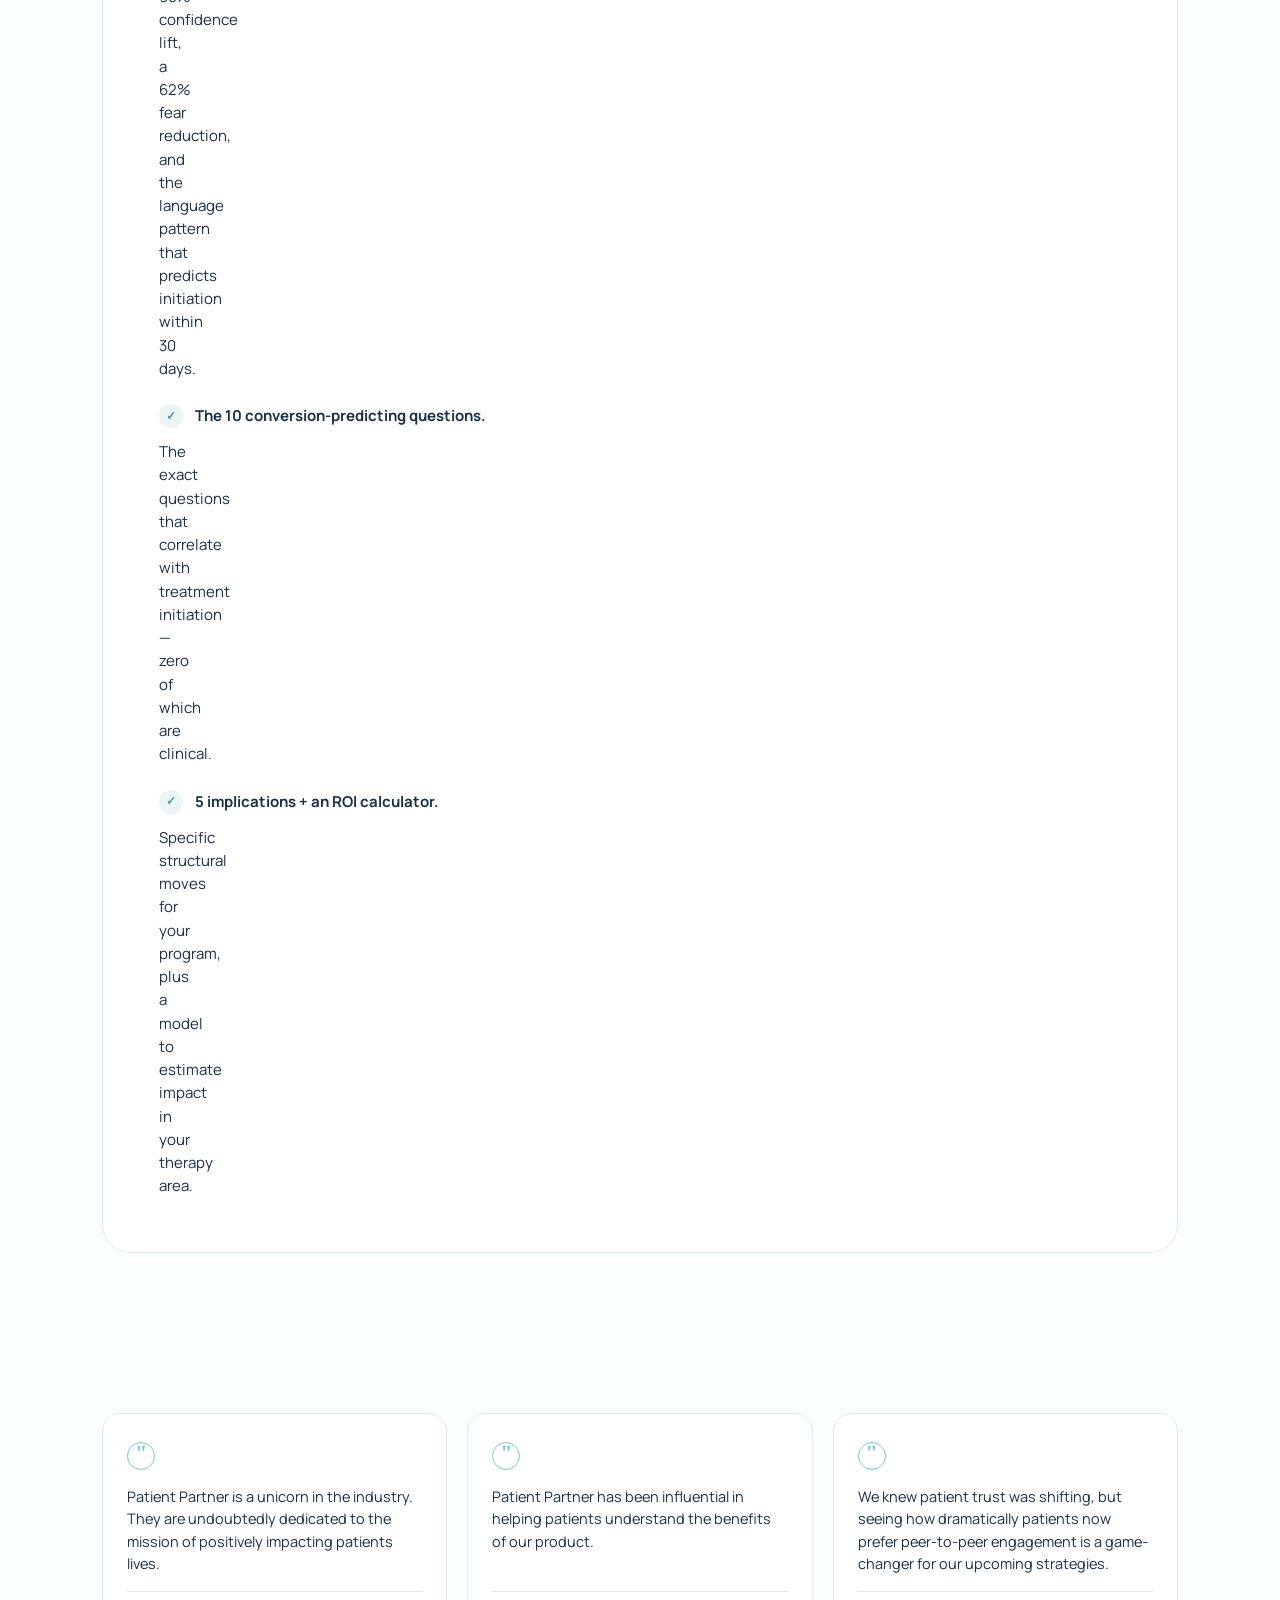
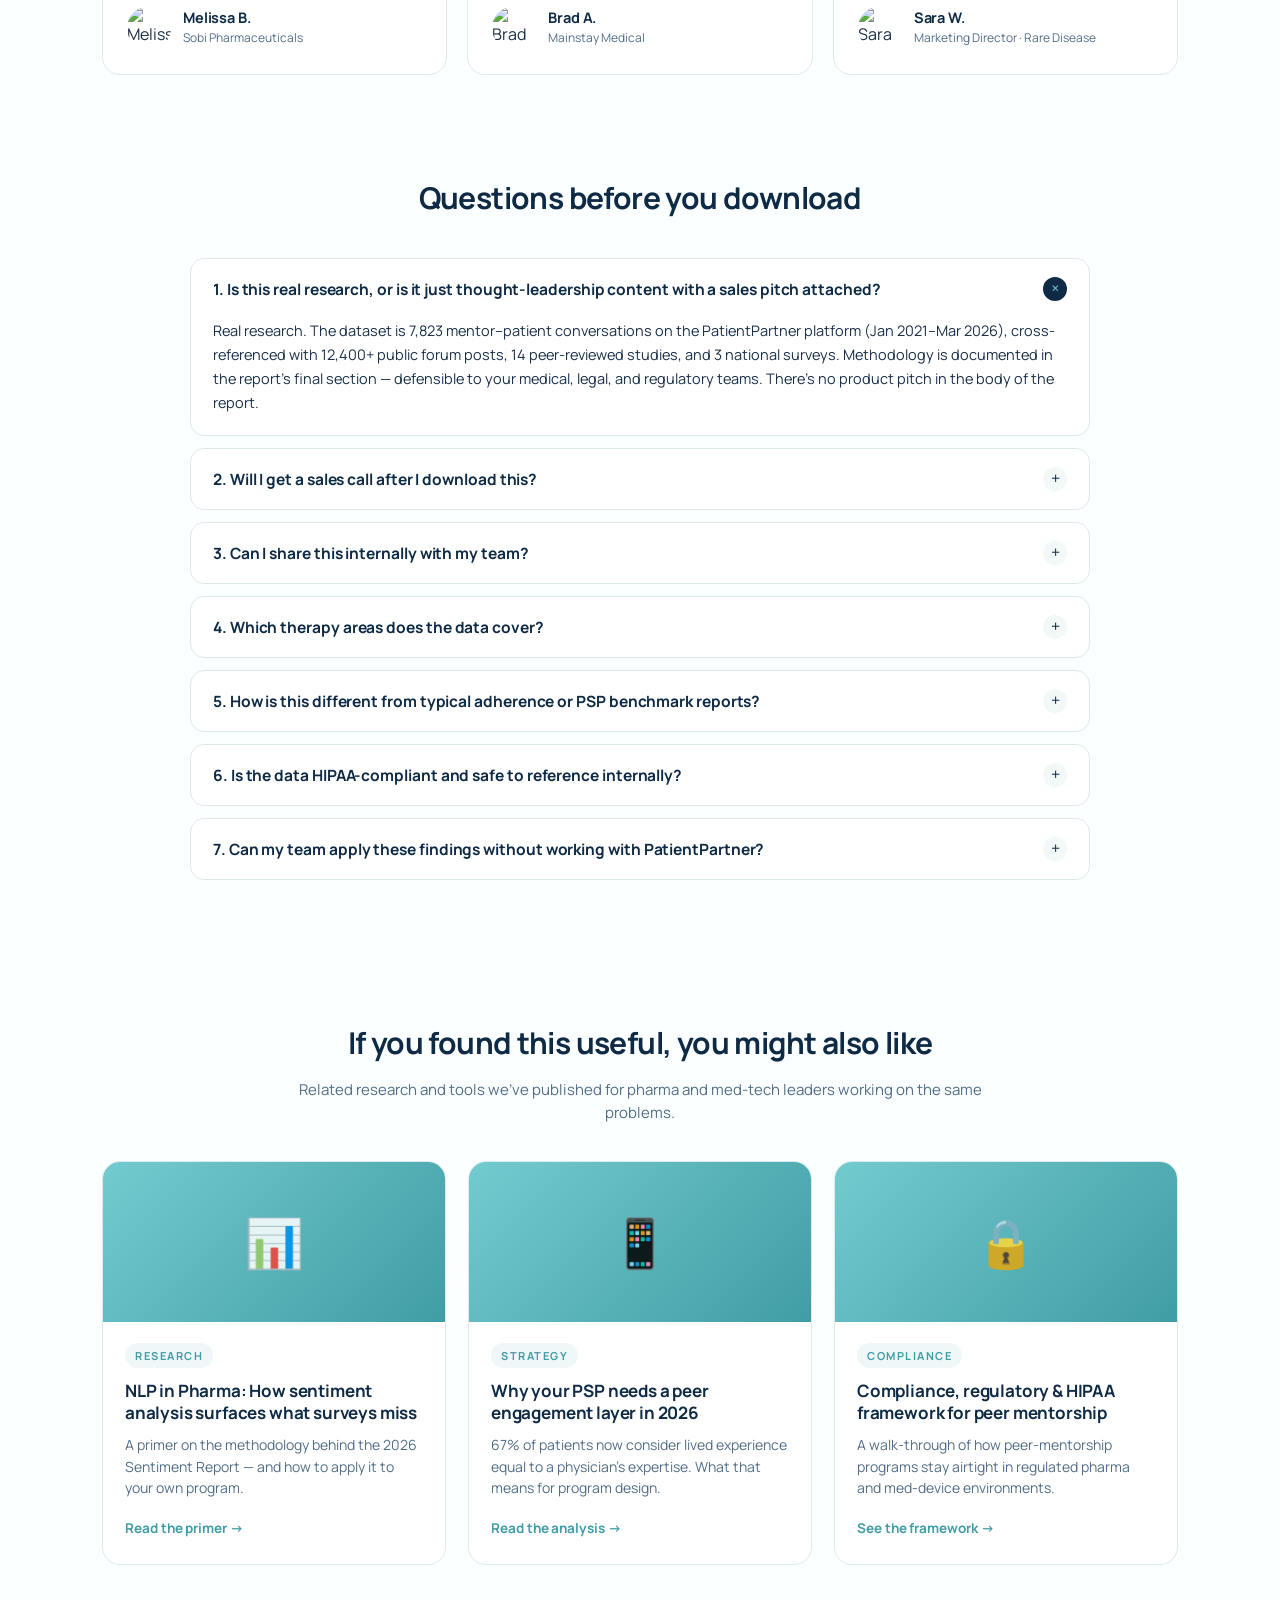
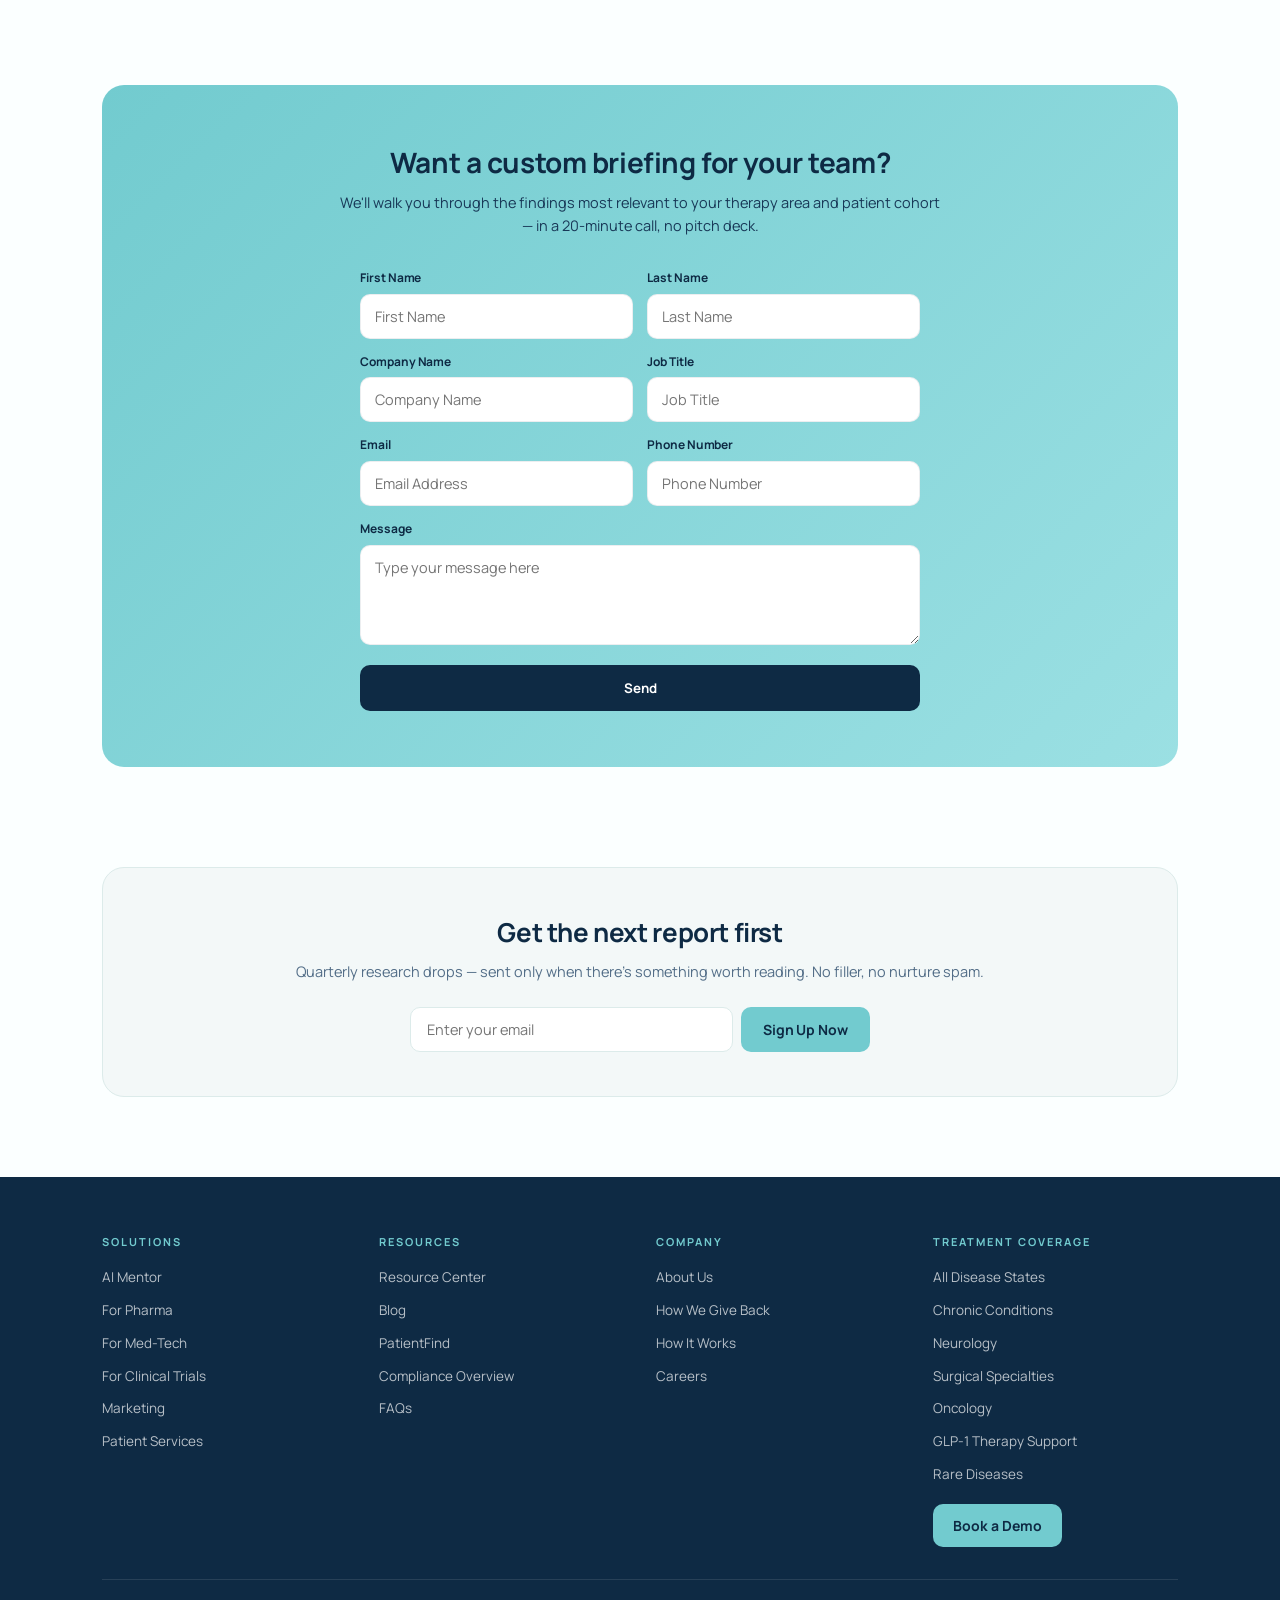
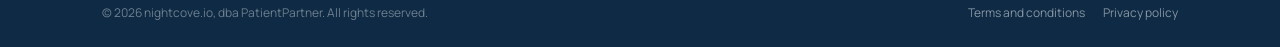
==== commit c07ab4c4: "Approach A: ICP-grade copy pass — tighter hooks, objection-led FAQ, no structural changes" ====
--- a/landing-A-rebuild.html
+++ b/landing-A-rebuild.html
@@ -4,7 +4,10 @@
 <meta charset="UTF-8" />
 <title>What Patients Actually Say — 2026 Sentiment Report · PatientPartner</title>
 <meta name="viewport" content="width=device-width, initial-scale=1" />
-<meta name="description" content="Discover what patients actually share when they feel safe enough to be honest. A sentiment analysis of 7,823 mentor conversations." />
+<meta name="description" content="Your patients are talking — just not to you. The 2026 Sentiment Report analyses 7,823 mentor conversations to reveal what patients actually share when they feel safe enough to be honest. Free download for pharma and med-tech leaders." />
+<meta property="og:title" content="Your patients are talking. Just not to you. — 2026 Sentiment Report" />
+<meta property="og:description" content="What 7,823 mentor conversations reveal about your patients. Free research download for pharma & med-tech leaders." />
+<meta property="og:image" content="https://raw.githubusercontent.com/PattyFrank/Patients-actually-say/main/og-image.png" />
 <link rel="preconnect" href="https://fonts.googleapis.com">
 <link rel="preconnect" href="https://fonts.gstatic.com" crossorigin>
 <link rel="stylesheet" href="https://fonts.googleapis.com/css2?family=Manrope:wght@300;400;500;600;700;800&display=swap" />
@@ -348,15 +351,15 @@
 <section class="hero">
   <div class="wrap hero__grid">
     <div class="hero__copy">
-      <h1>What Patients Actually Say<br/><em>2026 Sentiment Report</em></h1>
+      <h1>Your patients are talking. Just not <em>to&nbsp;you.</em></h1>
       <p class="hero__sub">
-        A sentiment analysis of 7,823 mentor–patient conversations, 12,400+ public forum posts, and 14 peer-reviewed studies. Discover the questions, fears, and decision moments your PSP isn't&nbsp;hearing.
+        The <strong>2026 Sentiment Report</strong> analyses 7,823 mentor&ndash;patient conversations across 6 therapy areas to reveal what patients share when they feel safe enough to be honest &mdash; and the 5 structural changes that turn those insights into measurable adherence gains.
       </p>
       <form class="hero__form" data-form="hubspot-placeholder">
         <input type="email" placeholder="Enter your work email" required />
-        <button class="btn btn--mint" type="submit">Download</button>
+        <button class="btn btn--mint" type="submit">Get the report</button>
       </form>
-      <p class="hero__legal">Free. No credit card. Instant access.</p>
+      <p class="hero__legal">Free. Instant access. No sales follow-up unless you ask.</p>
     </div>
     <div class="hero__visual">
       <img src="https://raw.githubusercontent.com/PattyFrank/Patients-actually-say/main/assets/report-mockup.png" alt="What Patients Actually Say — 2026 Sentiment Report cover" />
@@ -366,40 +369,40 @@
   <!-- State-of card -->
   <div class="wrap">
     <div class="state-card">
-      <h2 class="state-card__title">The State of Patient Sentiment in 2026</h2>
+      <h2 class="state-card__title">What 7,823 conversations reveal about <em style="font-style: normal; color: var(--teal);">your&nbsp;patients.</em></h2>
       <p class="state-card__sub">
-        Compare your patient engagement program against industry leaders, and learn proven techniques for surfacing the conversations that actually drive adherence.
+        Benchmark your patient engagement program against the data driving the strongest adherence outcomes in pharma and med-tech &mdash; backed by peer-reviewed research, NLP analysis, and real-world conversation patterns.
       </p>
       <div class="state-card__grid">
         <div class="feat">
           <div class="feat__icon">📊</div>
-          <h3 class="feat__title">Key Sentiment Benchmarks</h3>
-          <p class="feat__desc">Insights &amp; key metrics from 7,823 real mentor conversations across six therapy areas.</p>
+          <h3 class="feat__title">Sentiment benchmarks across 6 therapy areas</h3>
+          <p class="feat__desc">Compare your program against measured baselines in autoimmune, surgical, women's health, oncology, diabetes, and devices.</p>
         </div>
         <div class="feat">
           <div class="feat__icon">📱</div>
-          <h3 class="feat__title">Industry Trends</h3>
-          <p class="feat__desc">How peer-driven engagement is reshaping patient decisions — backed by NLP analysis.</p>
+          <h3 class="feat__title">Where patient trust is moving in 2026</h3>
+          <p class="feat__desc">67% of patients now consider lived experience equal to a physician's expertise. See what that means for your program.</p>
         </div>
         <div class="feat">
           <div class="feat__icon">💡</div>
-          <h3 class="feat__title">Actionable Strategies</h3>
-          <p class="feat__desc">Five structural changes that pharma and med-tech leaders can apply directly to their PSPs.</p>
+          <h3 class="feat__title">Five changes that move adherence numbers</h3>
+          <p class="feat__desc">Specific, defensible structural shifts pharma and med-tech leaders can apply this quarter — not generic advice.</p>
         </div>
       </div>
     </div>
 
     <!-- What's inside -->
     <div class="inside">
-      <h2 class="inside__title">What's inside?</h2>
-      <p class="inside__sub">Get immediate access to the critical insights your patient engagement and support teams need to drive measurable&nbsp;results:</p>
+      <h2 class="inside__title">What you'll take away</h2>
+      <p class="inside__sub">Specific, defensible insights you can quote in your next QBR &mdash; not generic thought&nbsp;leadership.</p>
       <ul class="inside__list">
-        <li>The Gap: what patients tell doctors vs. what they actually feel</li>
-        <li>The Fear Hierarchy: 8 ranked fears patients won't say out loud</li>
-        <li>The 72-hour decision window your PSP is missing</li>
-        <li>Sentiment shift data: pre vs. post peer mentor connection</li>
-        <li>The 10 questions that predict treatment initiation within 30 days</li>
-        <li>Real, anonymised mentor conversation patterns from the dataset</li>
+        <li><strong>The Gap.</strong> What patients say in clinic vs. what they actually feel — across 5 specific topics, including the one most patients hide entirely from their prescriber.</li>
+        <li><strong>The Fear Hierarchy.</strong> 8 ranked patient fears, with the most underestimated one most PSPs miss — and the data on why it matters for initiation.</li>
+        <li><strong>The 72-hour decision window.</strong> When patients really decide on treatment — and why most PSPs intervene at the wrong moment.</li>
+        <li><strong>Pre/post sentiment shift.</strong> A 90% confidence lift, a 62% fear reduction, and the language pattern that predicts initiation within 30 days.</li>
+        <li><strong>The 10 conversion-predicting questions.</strong> The exact questions that correlate with treatment initiation — zero of which are clinical.</li>
+        <li><strong>5 implications + an ROI calculator.</strong> Specific structural moves for your program, plus a model to estimate impact in your therapy area.</li>
       </ul>
     </div>
   </div>
@@ -589,35 +592,35 @@
 
 <section class="faq-section">
   <div class="wrap">
-    <h2>Frequently Asked Questions</h2>
+    <h2>Questions before you download</h2>
     <div class="faq-list">
       <details class="faq-item" open>
-        <summary>1. What is the Patient Sentiment Report, and who is it for?</summary>
-        <div class="faq-item__body">It's a 2026 research report from PatientPartner analysing 7,823 mentor–patient conversations across six therapy areas. It's built for pharma marketing, patient support, and medical affairs leaders who want to understand what patients say when they feel safe enough to be honest — and what that means for adherence and program ROI.</div>
+        <summary>1. Is this real research, or is it just thought-leadership content with a sales pitch attached?</summary>
+        <div class="faq-item__body">Real research. The dataset is 7,823 mentor&ndash;patient conversations on the PatientPartner platform (Jan 2021&ndash;Mar 2026), cross-referenced with 12,400+ public forum posts, 14 peer-reviewed studies, and 3 national surveys. Methodology is documented in the report's final section &mdash; defensible to your medical, legal, and regulatory teams. There's no product pitch in the body of the report.</div>
       </details>
       <details class="faq-item">
-        <summary>2. How does PatientPartner ensure compliance with HIPAA and GDPR?</summary>
-        <div class="faq-item__body">All conversation data in this report is de-identified per HIPAA Safe Harbor with IRB exemption on file. PatientPartner is HIPAA-compliant, SOC 2 certified, and built for regulated pharma and med-device environments.</div>
+        <summary>2. Will I get a sales call after I download this?</summary>
+        <div class="faq-item__body">No, unless you ask. We'll send you the report and one short follow-up email two weeks later asking what was useful. That's it. If you want to talk to our team, there's a "Book a demo" link in the report &mdash; the choice is yours.</div>
       </details>
       <details class="faq-item">
-        <summary>3. What kind of measurable ROI can we expect from peer mentorship?</summary>
-        <div class="faq-item__body">Patients connected with a mentor begin treatment 69 days sooner on average (28 days vs. 97 days unconnected) and are 68% more likely to initiate. Most of our clients see payback inside the first 6 months from accelerated initiation alone — before counting downstream adherence gains.</div>
+        <summary>3. Can I share this internally with my team?</summary>
+        <div class="faq-item__body">Yes. Forward it freely. The report is built to be circulated inside pharma marketing, PSP ops, medical affairs, and patient advocacy teams &mdash; that's the point. We just ask that citations remain intact when stats are quoted externally.</div>
       </details>
       <details class="faq-item">
-        <summary>4. How does the platform support clinical trial recruitment and retention?</summary>
-        <div class="faq-item__body">The same mentor-matching infrastructure that supports commercial PSPs is used for trial recruitment and onboarding. Mentors who've completed similar treatments help reduce screen-fail rates and improve retention across enrollment windows.</div>
+        <summary>4. Which therapy areas does the data cover?</summary>
+        <div class="faq-item__body">Six core areas with statistically meaningful sample sizes: autoimmune / biologics (n=2,147), surgical procedures (1,893), women's health (1,412), type 2 diabetes (1,204), oncology support (689), and medical devices (478). Findings are broken down by therapy area where the patterns differ.</div>
       </details>
       <details class="faq-item">
-        <summary>5. What are the core features of the PatientPartner platform?</summary>
-        <div class="faq-item__body">Mentor-matching engine, conversation infrastructure, sentiment analytics dashboard, HIPAA-compliant intake flow, and outcomes reporting — all integrated with your existing PSP and CRM.</div>
+        <summary>5. How is this different from typical adherence or PSP benchmark reports?</summary>
+        <div class="faq-item__body">Most adherence reports analyze claims data or survey responses. This one analyzes <em>conversations</em> &mdash; what patients actually say when they're talking to someone who's been there, not filling out a form for a vendor. That's what reveals the gap between clinical comprehension and behavioral commitment.</div>
       </details>
       <details class="faq-item">
-        <summary>6. Can PatientPartner integrate with our existing systems (CRM, EHR, portals)?</summary>
-        <div class="faq-item__body">Yes. We integrate with HubSpot, Salesforce, Veeva, and most major PSP platforms via API or secure SFTP. Implementation typically takes 4–6 weeks end-to-end.</div>
+        <summary>6. Is the data HIPAA-compliant and safe to reference internally?</summary>
+        <div class="faq-item__body">Yes. All conversation data is de-identified per HIPAA Safe Harbor with IRB exemption on file. PatientPartner is HIPAA-compliant, SOC 2 certified, and built for regulated pharma / med-device environments. Your compliance team can review our methodology in the report appendix.</div>
       </details>
       <details class="faq-item">
-        <summary>7. Who are the mentors, and how are they vetted and matched?</summary>
-        <div class="faq-item__body">Mentors are real patients who've been through similar treatment journeys. Each is recruited, trained on regulatory guardrails, and matched to patients based on therapy area, demographics, and the specific fears or questions surfaced in intake.</div>
+        <summary>7. Can my team apply these findings without working with PatientPartner?</summary>
+        <div class="faq-item__body">Absolutely. The 5 implications in the report are structural and platform-agnostic &mdash; you can apply them inside your existing PSP, your existing vendor stack, or your in-house team. We'd love to be a partner if our peer-mentorship approach fits, but the report stands on its own.</div>
       </details>
     </div>
   </div>
@@ -874,34 +877,34 @@
 
 <section class="res-section">
   <div class="wrap">
-    <h2>Elevate Your Direct-to-Patient Strategies</h2>
-    <p class="res-section__sub">Explore industry-leading insights, research, and tools designed to empower pharma and med-tech leaders with actionable data and proven strategies for patient engagement, compliance, and support.</p>
+    <h2>If you found this useful, you might also like</h2>
+    <p class="res-section__sub">Related research and tools we've published for pharma and med-tech leaders working on the same problems.</p>
     <div class="res-grid">
       <article class="res-card">
         <div class="res-card__image">📊</div>
         <div class="res-card__body">
-          <span class="res-card__tag">Marketing</span>
-          <h3 class="res-card__title">NLP in Pharma: Clinical Insights from Text Data</h3>
-          <p class="res-card__desc">NLP turns unstructured clinical notes into structured insights for drug discovery, safety monitoring, and patient recruitment.</p>
-          <a class="res-card__link" href="#">Learn more</a>
+          <span class="res-card__tag">Research</span>
+          <h3 class="res-card__title">NLP in Pharma: How sentiment analysis surfaces what surveys miss</h3>
+          <p class="res-card__desc">A primer on the methodology behind the 2026 Sentiment Report — and how to apply it to your own program.</p>
+          <a class="res-card__link" href="#">Read the primer</a>
         </div>
       </article>
       <article class="res-card">
         <div class="res-card__image">📱</div>
         <div class="res-card__body">
-          <span class="res-card__tag">Marketing</span>
-          <h3 class="res-card__title">Future of Cross-Sector Patient Engagement Technology</h3>
-          <p class="res-card__desc">How AI, interoperability, and strong privacy controls enable personalized cross-sector patient engagement.</p>
-          <a class="res-card__link" href="#">Learn more</a>
+          <span class="res-card__tag">Strategy</span>
+          <h3 class="res-card__title">Why your PSP needs a peer engagement layer in 2026</h3>
+          <p class="res-card__desc">67% of patients now consider lived experience equal to a physician's expertise. What that means for program design.</p>
+          <a class="res-card__link" href="#">Read the analysis</a>
         </div>
       </article>
       <article class="res-card">
         <div class="res-card__image">🔒</div>
         <div class="res-card__body">
-          <span class="res-card__tag">Marketing</span>
-          <h3 class="res-card__title">Why Compliance Analytics Matters for Pharma Executives</h3>
-          <p class="res-card__desc">Real-time compliance analytics protect patient data, prevent off-label risks, and improve treatment adherence.</p>
-          <a class="res-card__link" href="#">Learn more</a>
+          <span class="res-card__tag">Compliance</span>
+          <h3 class="res-card__title">Compliance, regulatory &amp; HIPAA framework for peer mentorship</h3>
+          <p class="res-card__desc">A walk-through of how peer-mentorship programs stay airtight in regulated pharma and med-device environments.</p>
+          <a class="res-card__link" href="#">See the framework</a>
         </div>
       </article>
     </div>
@@ -911,8 +914,8 @@
 <section class="contact-section">
   <div class="wrap">
     <div class="contact-card">
-      <h2>Still have questions?</h2>
-      <p class="contact-card__sub">Can't find the answer you're looking for? Please leave your question to our friendly team.</p>
+      <h2>Want a custom briefing for your team?</h2>
+      <p class="contact-card__sub">We'll walk you through the findings most relevant to your therapy area and patient cohort &mdash; in a 20-minute call, no pitch deck.</p>
       <form class="contact-form" data-form="hubspot-placeholder">
         <div>
           <label>First Name</label>
@@ -951,8 +954,8 @@
 <section class="news-section">
   <div class="wrap">
     <div class="news-card">
-      <h2>Stay Ahead in Patient Engagement</h2>
-      <p>Get exclusive insights, industry trends, and expert strategies delivered straight to your inbox.</p>
+      <h2>Get the next report first</h2>
+      <p>Quarterly research drops &mdash; sent only when there's something worth reading. No filler, no nurture spam.</p>
       <form class="news-form" data-form="hubspot-placeholder">
         <input type="email" placeholder="Enter your email" required />
         <button class="btn btn--mint" type="submit">Sign Up Now</button>
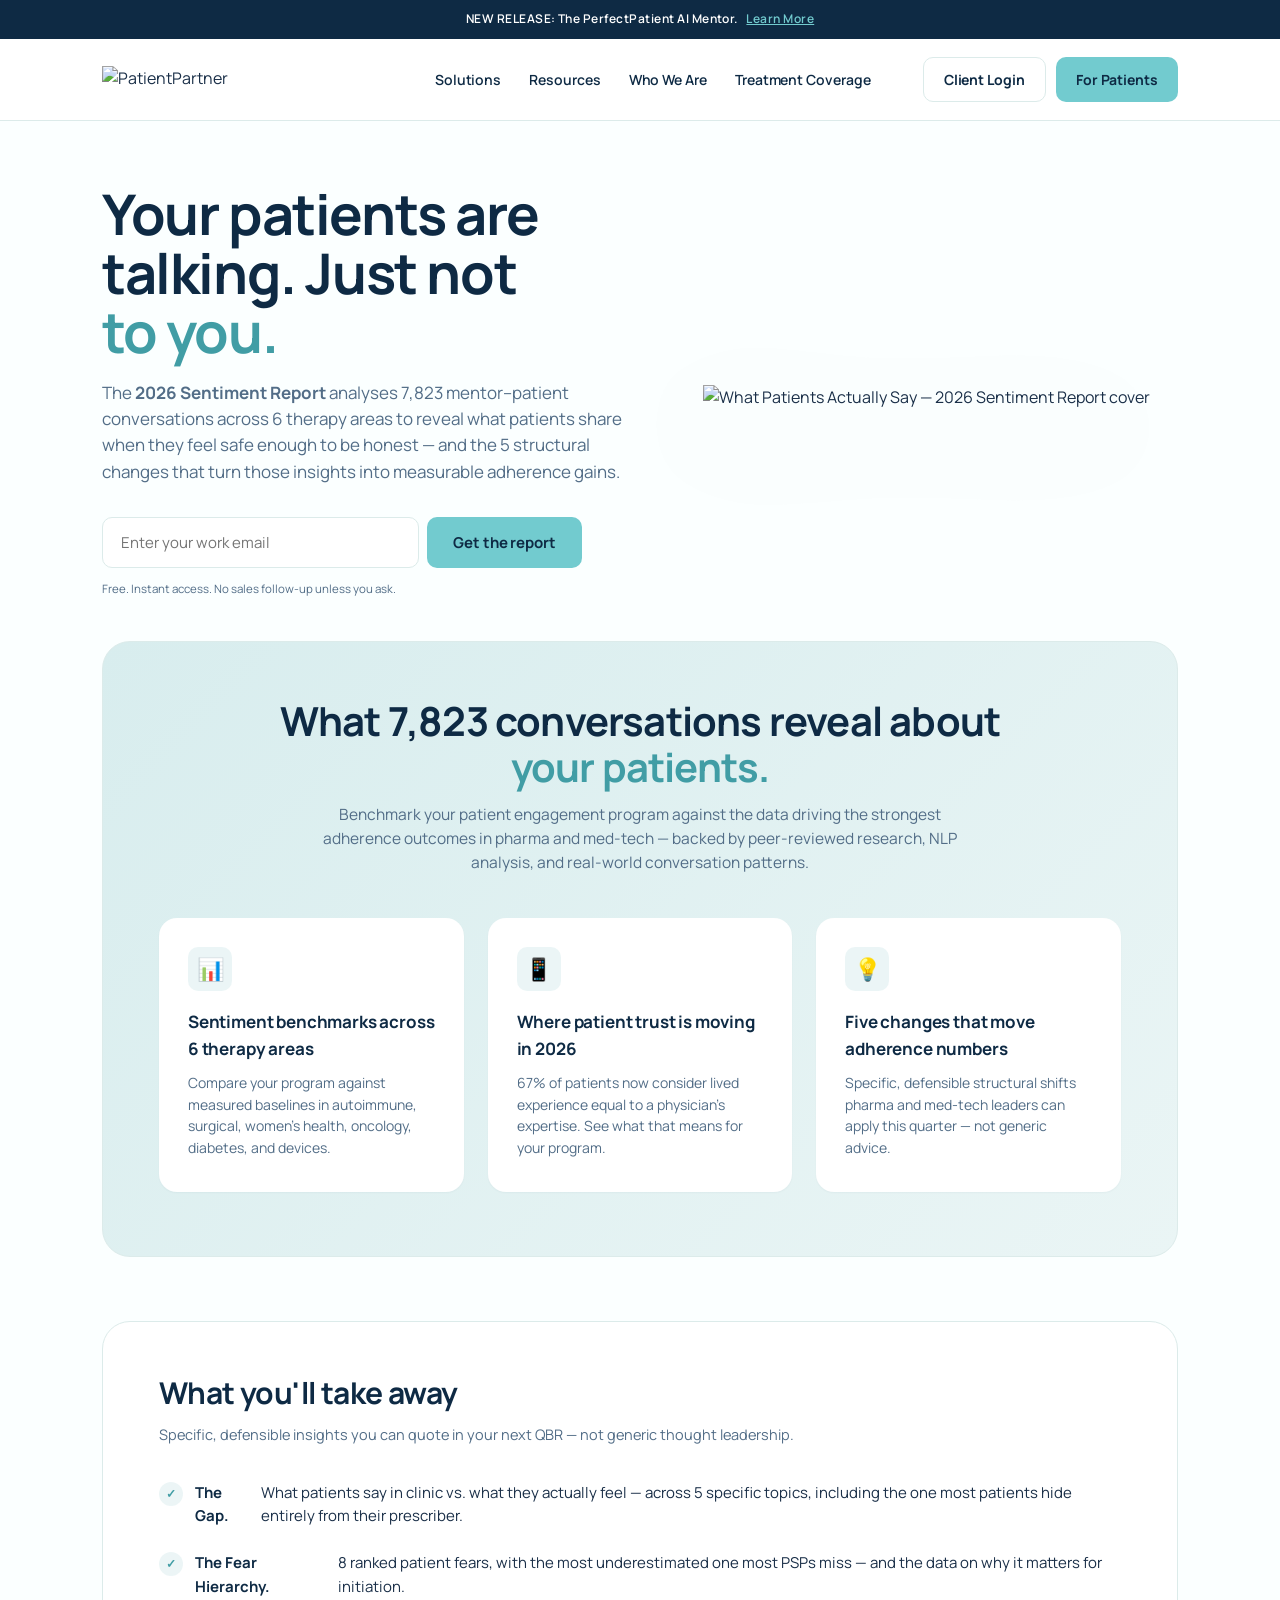
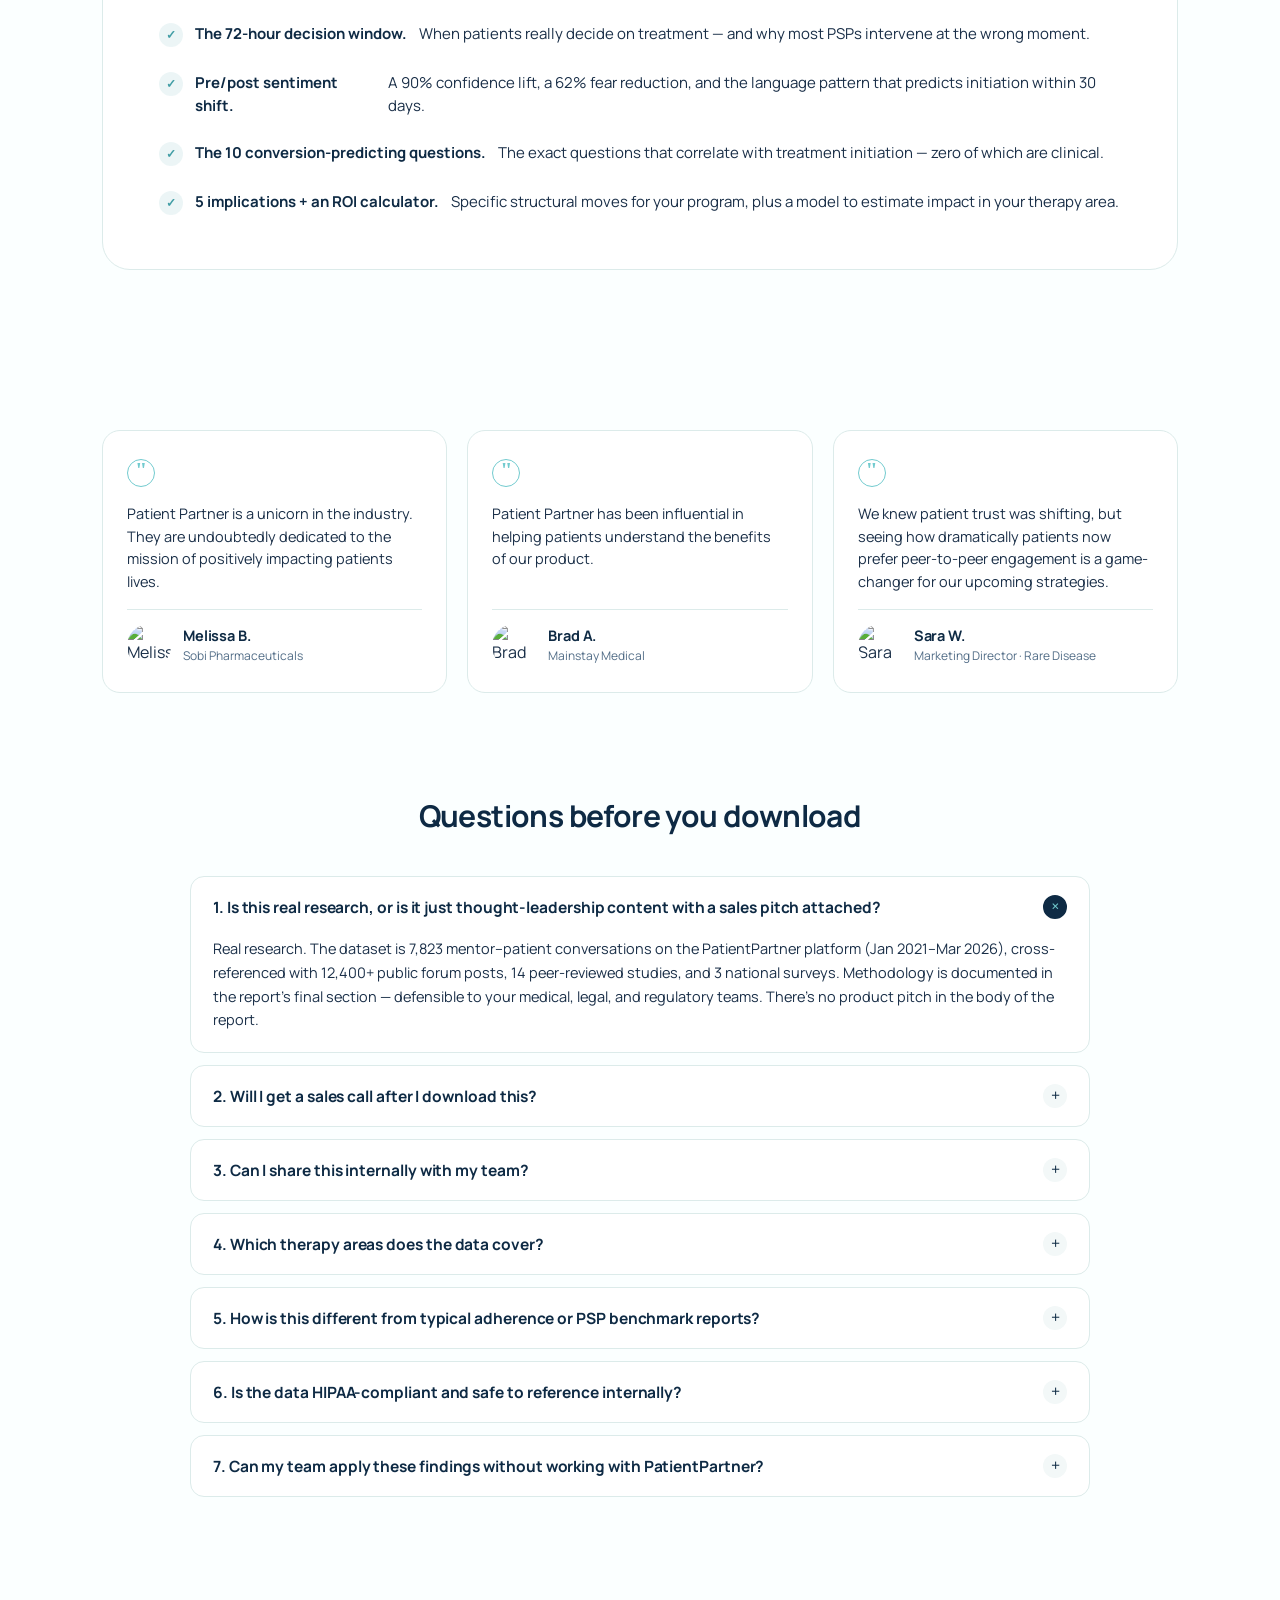
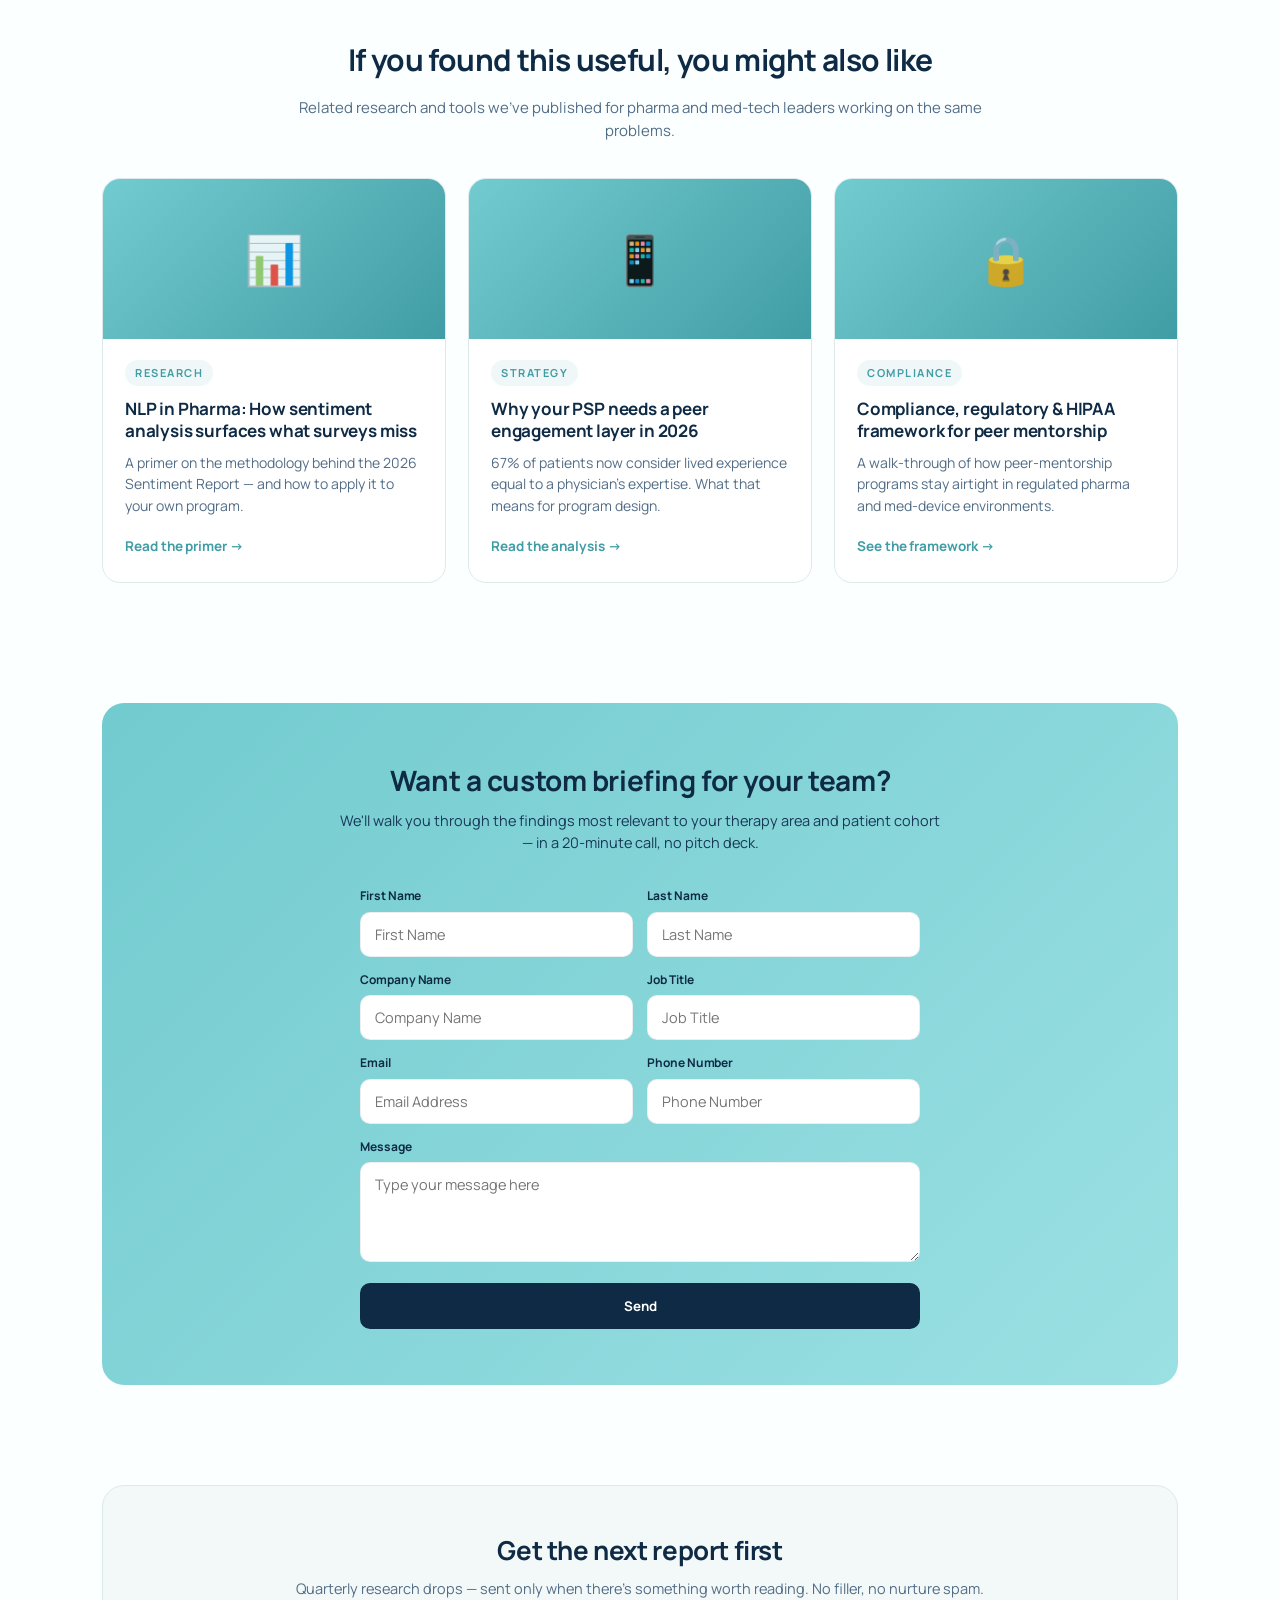
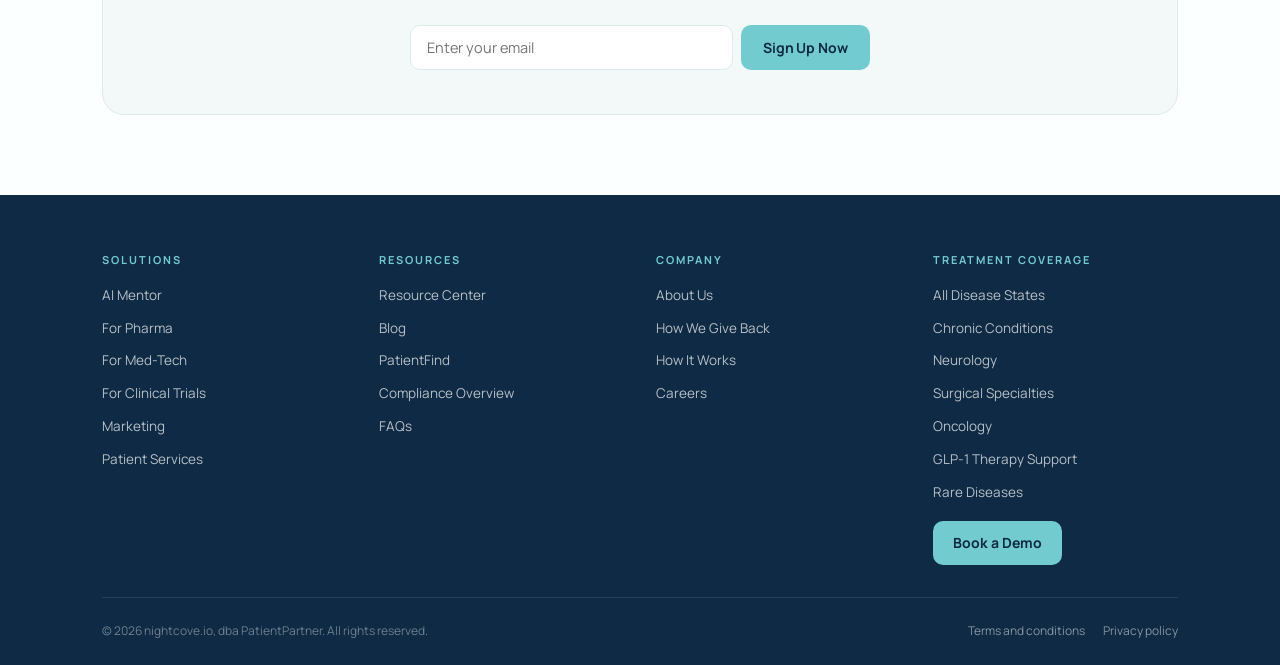
==== commit a6ca2547: "Fix Approach A bullet list layout (flex not grid, was breaking with inline strong tags)" ====
--- a/landing-A-rebuild.html
+++ b/landing-A-rebuild.html
@@ -289,19 +289,19 @@
   gap: 12px;
 }
 .inside__list li {
-  display: grid;
-  grid-template-columns: 24px 1fr;
+  display: flex;
+  align-items: flex-start;
   gap: 12px;
-  align-items: start;
   font-size: 15px;
+  line-height: 1.55;
   color: var(--body);
   padding: 6px 0;
 }
 .inside__list li::before {
   content: "✓";
+  flex-shrink: 0;
   color: var(--teal);
   font-weight: 800;
-  font-size: 16px;
   display: inline-flex;
   align-items: center;
   justify-content: center;
@@ -310,7 +310,9 @@
   background: rgba(65,157,165,0.10);
   border-radius: 50%;
   font-size: 12px;
-}
+  margin-top: 1px;
+}
+.inside__list li strong { color: var(--navy); font-weight: 700; }
 @media (max-width: 900px) {
   .hero__grid { grid-template-columns: 1fr; gap: 36px; }
   .hero__visual img { width: 320px; }
